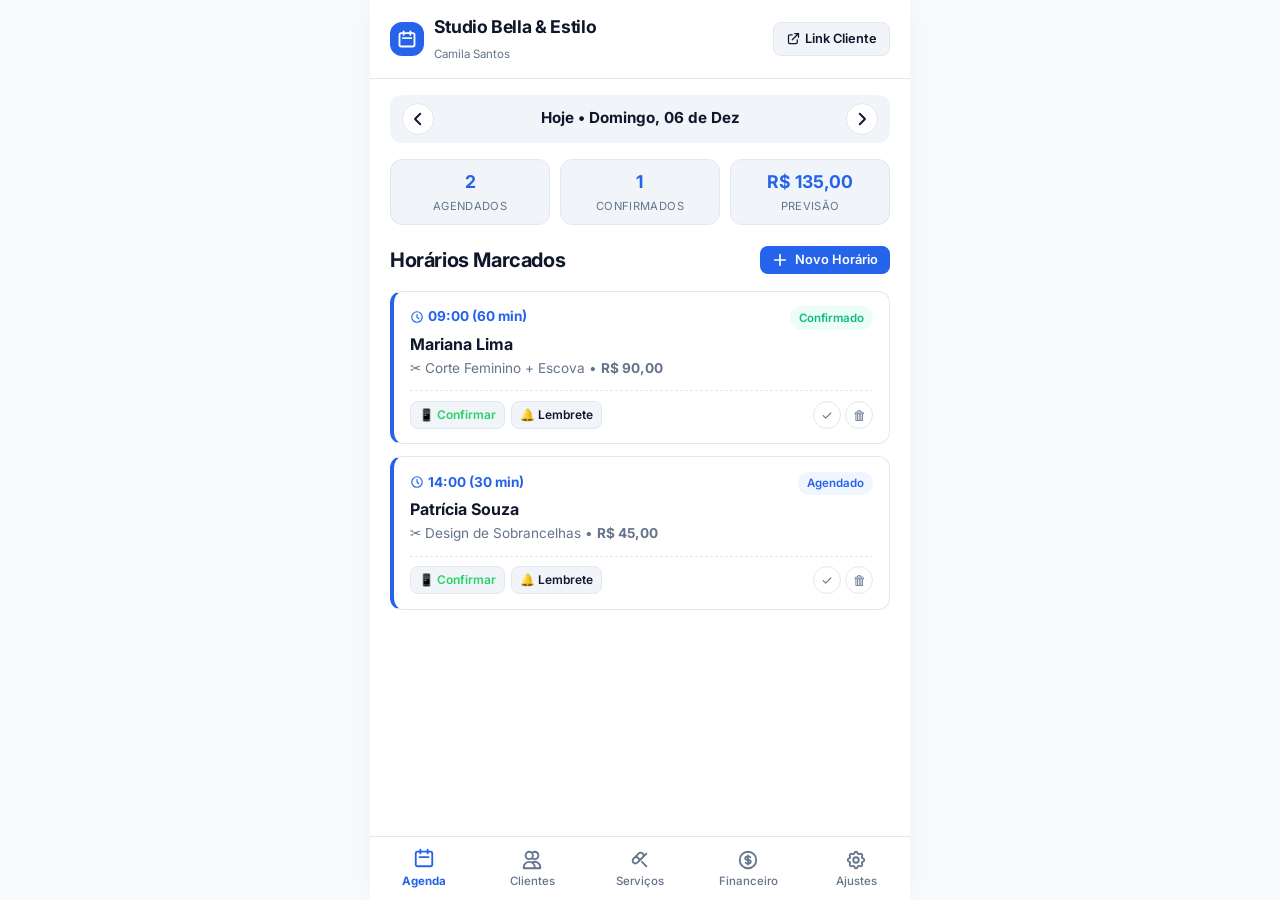
==== index.html @ ed7cf6ce "feat: initial commit - Aplicativo de agendamento e gerenciamento com painel e visão do cliente" ====
<!DOCTYPE html>
<html lang="pt-BR">
<head>
  <meta charset="UTF-8">
  <meta name="viewport" content="width=device-width, initial-scale=1.0, maximum-scale=1.0, user-scalable=no">
  <title>Minha Agenda Profissional</title>
  <meta name="description" content="Gestão completa de agendamentos, clientes e financeiro para profissionais autônomos.">
  <link rel="manifest" href="manifest.json">
  <link rel="preconnect" href="https://fonts.googleapis.com">
  <link rel="preconnect" href="https://fonts.gstatic.com" crossorigin>
  <link href="https://fonts.googleapis.com/css2?family=Inter:wght@400;500;600;700;800&display=swap" rel="stylesheet">
  <link rel="stylesheet" href="style.css">
</head>
<body>

  <div id="app-container">
    
    <!-- Top Header -->
    <header class="app-header">
      <div class="header-brand">
        <div class="brand-icon">
          <svg width="20" height="20" fill="none" viewBox="0 0 24 24" stroke="currentColor">
            <path stroke-linecap="round" stroke-linejoin="round" stroke-width="2.2" d="M8 7V3m8 4V3m-9 8h10M5 21h14a2 2 0 002-2V7a2 2 0 00-2-2H5a2 2 0 00-2 2v12a2 2 0 002 2z" />
          </svg>
        </div>
        <div>
          <h1 class="brand-title" id="header-business-name">Minha Agenda</h1>
          <span style="font-size: 0.72rem; color: var(--text-muted);" id="header-owner-name">Painel Profissional</span>
        </div>
      </div>
      <div class="header-actions">
        <a href="cliente.html" target="_blank" class="btn btn-sm btn-secondary" title="Ver página do cliente" style="text-decoration:none; display:inline-flex; align-items:center; gap:4px;">
          <svg width="15" height="15" fill="none" viewBox="0 0 24 24" stroke="currentColor">
            <path stroke-linecap="round" stroke-linejoin="round" stroke-width="2" d="M10 6H6a2 2 0 00-2 2v10a2 2 0 002 2h10a2 2 0 002-2v-4M14 4h6m0 0v6m0-6L10 14" />
          </svg>
          Link Cliente
        </a>
      </div>
    </header>

    <!-- Main Content Tabs -->
    <main class="app-content">

      <!-- ================= TAB 1: AGENDA ================= -->
      <section id="tab-agenda" class="tab-section active">
        
        <!-- Date Selector -->
        <div class="date-selector-bar">
          <button class="date-nav-btn" id="btn-prev-day" title="Dia anterior">
            <svg width="18" height="18" fill="none" viewBox="0 0 24 24" stroke="currentColor"><path stroke-linecap="round" stroke-linejoin="round" stroke-width="2.5" d="M15 19l-7-7 7-7" /></svg>
          </button>
          <div class="current-date-label" id="lbl-current-date">Hoje, 15 de Agosto</div>
          <button class="date-nav-btn" id="btn-next-day" title="Próximo dia">
            <svg width="18" height="18" fill="none" viewBox="0 0 24 24" stroke="currentColor"><path stroke-linecap="round" stroke-linejoin="round" stroke-width="2.5" d="M9 5l7 7-7 7" /></svg>
          </button>
        </div>

        <!-- Mini Stats -->
        <div class="summary-chips">
          <div class="summary-chip">
            <div class="summary-chip-val" id="stat-day-total">0</div>
            <div class="summary-chip-lbl">Agendados</div>
          </div>
          <div class="summary-chip">
            <div class="summary-chip-val" id="stat-day-confirmed">0</div>
            <div class="summary-chip-lbl">Confirmados</div>
          </div>
          <div class="summary-chip">
            <div class="summary-chip-val" id="stat-day-rev">R$ 0</div>
            <div class="summary-chip-lbl">Previsão</div>
          </div>
        </div>

        <!-- Section Title & Quick Add -->
        <div class="section-header">
          <div>
            <h2 class="section-title">Horários Marcados</h2>
          </div>
          <button class="btn btn-sm btn-primary" id="btn-open-new-app">
            <svg width="16" height="16" fill="none" viewBox="0 0 24 24" stroke="currentColor"><path stroke-linecap="round" stroke-linejoin="round" stroke-width="2.5" d="M12 4v16m8-8H4"/></svg>
            Novo Horário
          </button>
        </div>

        <!-- Appointments List -->
        <div id="appointments-container">
          <!-- Rendered via JS -->
        </div>

      </section>

      <!-- ================= TAB 2: CLIENTES ================= -->
      <section id="tab-clientes" class="tab-section">
        <div class="section-header">
          <div>
            <h2 class="section-title">Clientes</h2>
            <div class="section-subtitle">Histórico e dados de contato</div>
          </div>
          <button class="btn btn-sm btn-primary" id="btn-open-new-client">
            <svg width="16" height="16" fill="none" viewBox="0 0 24 24" stroke="currentColor"><path stroke-linecap="round" stroke-linejoin="round" stroke-width="2.5" d="M12 4v16m8-8H4"/></svg>
            Adicionar
          </button>
        </div>

        <div class="form-group">
          <input type="text" id="input-search-clients" class="form-input" placeholder="🔍 Buscar cliente por nome ou WhatsApp...">
        </div>

        <div id="clients-list-container">
          <!-- Rendered via JS -->
        </div>
      </section>

      <!-- ================= TAB 3: SERVIÇOS & HORÁRIOS ================= -->
      <section id="tab-servicos" class="tab-section">
        <div class="section-header">
          <div>
            <h2 class="section-title">Catálogo de Serviços</h2>
            <div class="section-subtitle">Defina preços e durações</div>
          </div>
          <button class="btn btn-sm btn-primary" id="btn-open-new-service">
            <svg width="16" height="16" fill="none" viewBox="0 0 24 24" stroke="currentColor"><path stroke-linecap="round" stroke-linejoin="round" stroke-width="2.5" d="M12 4v16m8-8H4"/></svg>
            Novo Serviço
          </button>
        </div>

        <div id="services-list-container" style="margin-bottom: 1.5rem;">
          <!-- Rendered via JS -->
        </div>

        <div class="card">
          <h3 style="font-size: 1.05rem; font-weight: 700; margin-bottom: 0.75rem;">⏰ Regras de Horário de Atendimento</h3>
          <form id="form-work-hours">
            <div class="form-row">
              <div class="form-group">
                <label class="form-label">Início do Expediente</label>
                <input type="time" id="cfg-work-start" class="form-input" required>
              </div>
              <div class="form-group">
                <label class="form-label">Fim do Expediente</label>
                <input type="time" id="cfg-work-end" class="form-input" required>
              </div>
            </div>
            <div class="form-row">
              <div class="form-group">
                <label class="form-label">Início Almoço</label>
                <input type="time" id="cfg-lunch-start" class="form-input">
              </div>
              <div class="form-group">
                <label class="form-label">Fim Almoço</label>
                <input type="time" id="cfg-lunch-end" class="form-input">
              </div>
            </div>
            <button type="submit" class="btn btn-secondary btn-block btn-sm">Salvar Expediente</button>
          </form>
        </div>
      </section>

      <!-- ================= TAB 4: FINANCEIRO ================= -->
      <section id="tab-financeiro" class="tab-section">
        <div class="section-header">
          <div>
            <h2 class="section-title">Financeiro & Desempenho</h2>
            <div class="section-subtitle">Controle de faturamento e atendimentos</div>
          </div>
        </div>

        <div class="metric-grid">
          <div class="metric-card">
            <div class="title">Faturamento Hoje</div>
            <div class="value" id="fin-today-rev" style="color: var(--primary);">R$ 0,00</div>
          </div>
          <div class="metric-card">
            <div class="title">Faturamento Mês</div>
            <div class="value" id="fin-month-rev" style="color: var(--success);">R$ 0,00</div>
          </div>
          <div class="metric-card">
            <div class="title">Atendimentos no Mês</div>
            <div class="value" id="fin-month-count">0</div>
          </div>
          <div class="metric-card">
            <div class="title">Ticket Médio</div>
            <div class="value" id="fin-ticket-avg">R$ 0,00</div>
          </div>
        </div>

        <div class="card">
          <h3 style="font-size: 1rem; font-weight: 700; margin-bottom: 0.75rem;">Serviços Mais Realizados</h3>
          <div id="fin-top-services">
            <!-- Rendered via JS -->
          </div>
        </div>
      </section>

      <!-- ================= TAB 5: AJUSTES & BACKUP ================= -->
      <section id="tab-ajustes" class="tab-section">
        <div class="section-header">
          <div>
            <h2 class="section-title">Configurações & Backup</h2>
            <div class="section-subtitle">Perfil e dados locais</div>
          </div>
        </div>

        <div class="card">
          <h3 style="font-size: 1rem; font-weight: 700; margin-bottom: 0.75rem;">Perfil Profissional</h3>
          <form id="form-business-settings">
            <div class="form-group">
              <label class="form-label">Nome do Estabelecimento / Profissional</label>
              <input type="text" id="cfg-business-name" class="form-input" required>
            </div>
            <div class="form-group">
              <label class="form-label">WhatsApp para Notificações</label>
              <input type="tel" id="cfg-phone" class="form-input" placeholder="Ex: 11999998888" required>
            </div>
            <div class="form-group">
              <label class="form-label">Segmento / Especialidade</label>
              <input type="text" id="cfg-category" class="form-input">
            </div>
            <button type="submit" class="btn btn-primary btn-block">Salvar Perfil</button>
          </form>
        </div>

        <div class="card">
          <h3 style="font-size: 1rem; font-weight: 700; margin-bottom: 0.5rem;">💾 Armazenamento Local-First</h3>
          <p style="font-size: 0.82rem; color: var(--text-muted); margin-bottom: 1rem;">
            Seus dados estão salvos 100% no seu dispositivo. Você pode exportar o backup a qualquer momento para migrar para outro aparelho ou nuvem.
          </p>
          <div style="display: flex; gap: 0.5rem;">
            <button class="btn btn-secondary btn-sm" id="btn-export-backup" style="flex: 1;">Exportar Backup JSON</button>
            <button class="btn btn-secondary btn-sm" id="btn-import-backup-trigger" style="flex: 1;">Importar Dados</button>
          </div>
          <input type="file" id="input-backup-file" style="display:none;" accept=".json">
        </div>
      </section>

    </main>

    <!-- Bottom Navigation Bar -->
    <nav class="bottom-nav">
      <button class="nav-item active" data-tab="tab-agenda">
        <svg fill="none" viewBox="0 0 24 24" stroke="currentColor"><path stroke-linecap="round" stroke-linejoin="round" d="M8 7V3m8 4V3m-9 8h10M5 21h14a2 2 0 002-2V7a2 2 0 00-2-2H5a2 2 0 00-2 2v12a2 2 0 002 2z"/></svg>
        <span>Agenda</span>
      </button>
      <button class="nav-item" data-tab="tab-clientes">
        <svg fill="none" viewBox="0 0 24 24" stroke="currentColor"><path stroke-linecap="round" stroke-linejoin="round" d="M12 4.354a4 4 0 110 5.292M15 21H3v-1a6 6 0 0112 0v1zm0 0h6v-1a6 6 0 00-9-5.197M13 7a4 4 0 11-8 0 4 4 0 018 0z"/></svg>
        <span>Clientes</span>
      </button>
      <button class="nav-item" data-tab="tab-servicos">
        <svg fill="none" viewBox="0 0 24 24" stroke="currentColor"><path stroke-linecap="round" stroke-linejoin="round" d="M14.121 14.121L19 19m-7-7l7-7m-7 7l-2.879 2.879a3 3 0 11-4.242-4.242L7.757 7.757m0 0l2.879-2.879a3 3 0 114.242 4.242L12 12z"/></svg>
        <span>Serviços</span>
      </button>
      <button class="nav-item" data-tab="tab-financeiro">
        <svg fill="none" viewBox="0 0 24 24" stroke="currentColor"><path stroke-linecap="round" stroke-linejoin="round" d="M12 8c-1.657 0-3 .895-3 2s1.343 2 3 2 3 .895 3 2-1.343 2-3 2m0-8c1.11 0 2.08.402 2.599 1M12 8V7m0 1v8m0 0v1m0-1c-1.11 0-2.08-.402-2.599-1M21 12a9 9 0 11-18 0 9 9 0 0118 0z"/></svg>
        <span>Financeiro</span>
      </button>
      <button class="nav-item" data-tab="tab-ajustes">
        <svg fill="none" viewBox="0 0 24 24" stroke="currentColor"><path stroke-linecap="round" stroke-linejoin="round" d="M10.325 4.317c.426-1.756 2.924-1.756 3.35 0a1.724 1.724 0 002.573 1.066c1.543-.94 3.31.826 2.37 2.37a1.724 1.724 0 001.065 2.572c1.756.426 1.756 2.924 0 3.35a1.724 1.724 0 00-1.066 2.573c.94 1.543-.826 3.31-2.37 2.37a1.724 1.724 0 00-2.572 1.065c-.426 1.756-2.924 1.756-3.35 0a1.724 1.724 0 00-2.573-1.066c-1.543.94-3.31-.826-2.37-2.37a1.724 1.724 0 00-1.065-2.572c-1.756-.426-1.756-2.924 0-3.35a1.724 1.724 0 001.066-2.573c-.94-1.543.826-3.31 2.37-2.37.996.608 2.296.07 2.572-1.065z"/><path stroke-linecap="round" stroke-linejoin="round" d="M15 12a3 3 0 11-6 0 3 3 0 016 0z"/></svg>
        <span>Ajustes</span>
      </button>
    </nav>

  </div>

  <!-- ================= MODAL: NOVO AGENDAMENTO ================= -->
  <div class="modal-overlay" id="modal-appointment">
    <div class="modal-sheet">
      <div class="modal-header">
        <h3 class="modal-title" id="modal-app-title">Novo Agendamento</h3>
        <button class="icon-btn close-modal" data-modal="modal-appointment">✕</button>
      </div>
      <form id="form-appointment">
        <input type="hidden" id="app-id">
        <div class="form-group">
          <label class="form-label">Cliente</label>
          <div style="display:flex; gap:0.5rem;">
            <select id="app-client-select" class="form-select" style="flex:1;" required>
              <!-- Populated via JS -->
            </select>
            <button type="button" class="btn btn-secondary btn-sm" id="btn-quick-new-client">+ Novo</button>
          </div>
        </div>
        <div class="form-group">
          <label class="form-label">Serviço</label>
          <select id="app-service-select" class="form-select" required>
            <!-- Populated via JS -->
          </select>
        </div>
        <div class="form-row">
          <div class="form-group">
            <label class="form-label">Data</label>
            <input type="date" id="app-date" class="form-input" required>
          </div>
          <div class="form-group">
            <label class="form-label">Horário</label>
            <input type="time" id="app-time" class="form-input" required>
          </div>
        </div>
        <div class="form-group">
          <label class="form-label">Status do Agendamento</label>
          <select id="app-status" class="form-select">
            <option value="agendado">Agendado (Aguardando)</option>
            <option value="confirmado">Confirmado</option>
            <option value="concluido">Concluído (Realizado)</option>
            <option value="cancelado">Cancelado</option>
          </select>
        </div>
        <div class="form-group">
          <label class="form-label">Observações (opcional)</label>
          <input type="text" id="app-notes" class="form-input" placeholder="Ex: Trazer referência de corte">
        </div>
        <button type="submit" class="btn btn-primary btn-block" style="margin-top: 0.5rem;">Salvar Agendamento</button>
      </form>
    </div>
  </div>

  <!-- ================= MODAL: NOVO CLIENTE ================= -->
  <div class="modal-overlay" id="modal-client">
    <div class="modal-sheet">
      <div class="modal-header">
        <h3 class="modal-title" id="modal-client-title">Novo Cliente</h3>
        <button class="icon-btn close-modal" data-modal="modal-client">✕</button>
      </div>
      <form id="form-client">
        <input type="hidden" id="cli-id">
        <div class="form-group">
          <label class="form-label">Nome Completo</label>
          <input type="text" id="cli-name" class="form-input" placeholder="Nome do cliente" required>
        </div>
        <div class="form-group">
          <label class="form-label">WhatsApp / Telefone</label>
          <input type="tel" id="cli-phone" class="form-input" placeholder="Ex: 11988887777" required>
        </div>
        <div class="form-group">
          <label class="form-label">Observações / Ficha</label>
          <textarea id="cli-notes" class="form-textarea" rows="2" placeholder="Preferências, alergias, restrições..."></textarea>
        </div>
        <button type="submit" class="btn btn-primary btn-block">Salvar Cliente</button>
      </form>
    </div>
  </div>

  <!-- ================= MODAL: NOVO SERVIÇO ================= -->
  <div class="modal-overlay" id="modal-service">
    <div class="modal-sheet">
      <div class="modal-header">
        <h3 class="modal-title" id="modal-service-title">Novo Serviço</h3>
        <button class="icon-btn close-modal" data-modal="modal-service">✕</button>
      </div>
      <form id="form-service">
        <input type="hidden" id="srv-id">
        <div class="form-group">
          <label class="form-label">Nome do Serviço</label>
          <input type="text" id="srv-name" class="form-input" placeholder="Ex: Escova Modelada" required>
        </div>
        <div class="form-row">
          <div class="form-group">
            <label class="form-label">Preço (R$)</label>
            <input type="number" id="srv-price" step="0.01" class="form-input" placeholder="80.00" required>
          </div>
          <div class="form-group">
            <label class="form-label">Duração (Minutos)</label>
            <select id="srv-duration" class="form-select">
              <option value="15">15 min</option>
              <option value="30">30 min</option>
              <option value="45">45 min</option>
              <option value="60" selected>1 hora (60 min)</option>
              <option value="90">1h30 (90 min)</option>
              <option value="120">2 horas (120 min)</option>
            </select>
          </div>
        </div>
        <button type="submit" class="btn btn-primary btn-block">Salvar Serviço</button>
      </form>
    </div>
  </div>

  <!-- Toast Feedback -->
  <div class="toast-msg" id="toast-msg">Operação realizada com sucesso!</div>

  <script src="app.js"></script>
  <script>
    // ================= INTERFACE CONTROLLER =================
    let selectedDate = getTodayDateString();

    function showToast(msg) {
      const toast = document.getElementById('toast-msg');
      toast.textContent = msg;
      toast.style.display = 'block';
      setTimeout(() => { toast.style.display = 'none'; }, 2400);
    }

    // Modal Control
    function openModal(id) {
      document.getElementById(id).classList.add('open');
    }
    function closeModal(id) {
      document.getElementById(id).classList.remove('open');
    }

    document.querySelectorAll('.close-modal').forEach(btn => {
      btn.addEventListener('click', () => {
        closeModal(btn.getAttribute('data-modal'));
      });
    });

    // Navigation Tabs
    const navItems = document.querySelectorAll('.nav-item');
    const tabSections = document.querySelectorAll('.tab-section');

    navItems.forEach(item => {
      item.addEventListener('click', () => {
        const targetTab = item.getAttribute('data-tab');
        navItems.forEach(n => n.classList.remove('active'));
        tabSections.forEach(t => t.classList.remove('active'));
        item.classList.add('active');
        document.getElementById(targetTab).classList.add('active');

        if (targetTab === 'tab-agenda') renderAgenda();
        if (targetTab === 'tab-clientes') renderClients();
        if (targetTab === 'tab-servicos') renderServices();
        if (targetTab === 'tab-financeiro') renderFinancials();
        if (targetTab === 'tab-ajustes') loadSettings();
      });
    });

    // Date Navigation
    function changeDay(delta) {
      const d = new Date(selectedDate + 'T00:00:00');
      d.setDate(d.getDate() + delta);
      selectedDate = d.toISOString().split('T')[0];
      updateDateLabel();
      renderAgenda();
    }

    function updateDateLabel() {
      const today = getTodayDateString();
      const parts = selectedDate.split('-');
      const d = new Date(selectedDate + 'T00:00:00');
      const dayNames = ['Domingo', 'Segunda', 'Terça', 'Quarta', 'Quinta', 'Sexta', 'Sábado'];
      const monthNames = ['Jan', 'Fev', 'Mar', 'Abr', 'Mai', 'Jun', 'Jul', 'Ago', 'Set', 'Out', 'Nov', 'Dez'];
      
      const dayName = dayNames[d.getDay()];
      const dayNum = parts[2];
      const monthName = monthNames[parseInt(parts[1]) - 1];

      let label = `${dayName}, ${dayNum} de ${monthName}`;
      if (selectedDate === today) label = `Hoje • ${label}`;
      document.getElementById('lbl-current-date').textContent = label;
    }

    document.getElementById('btn-prev-day').addEventListener('click', () => changeDay(-1));
    document.getElementById('btn-next-day').addEventListener('click', () => changeDay(1));

    // ================= RENDER AGENDA =================
    function renderAgenda() {
      const appointments = AppStore.getAppointments().filter(a => a.date === selectedDate);
      // Ordena por horário
      appointments.sort((a, b) => a.time.localeCompare(b.time));

      // Stats
      const confirmedCount = appointments.filter(a => a.status === 'confirmado' || a.status === 'concluido').length;
      const totalRev = appointments
        .filter(a => a.status !== 'cancelado')
        .reduce((sum, a) => sum + Number(a.price || 0), 0);

      document.getElementById('stat-day-total').textContent = appointments.length;
      document.getElementById('stat-day-confirmed').textContent = confirmedCount;
      document.getElementById('stat-day-rev').textContent = TimeUtils.formatCurrency(totalRev);

      const container = document.getElementById('appointments-container');
      if (appointments.length === 0) {
        container.innerHTML = `
          <div class="empty-state">
            <svg fill="none" viewBox="0 0 24 24" stroke="currentColor"><path stroke-linecap="round" stroke-linejoin="round" stroke-width="1.5" d="M8 7V3m8 4V3m-9 8h10M5 21h14a2 2 0 002-2V7a2 2 0 00-2-2H5a2 2 0 00-2 2v12a2 2 0 002 2z"/></svg>
            <p>Nenhum horário marcado para este dia.</p>
          </div>
        `;
        return;
      }

      container.innerHTML = appointments.map(app => {
        const confirmUrl = WhatsAppService.createWhatsAppLink(app.clientPhone, WhatsAppService.getConfirmationMsg(app));
        const reminderUrl = WhatsAppService.createWhatsAppLink(app.clientPhone, WhatsAppService.getReminderMsg(app));

        return `
          <div class="appointment-item status-${app.status}">
            <div style="display:flex; justify-content:space-between; align-items:flex-start;">
              <div class="app-time-badge">
                <svg width="14" height="14" fill="none" viewBox="0 0 24 24" stroke="currentColor"><path stroke-linecap="round" stroke-linejoin="round" stroke-width="2" d="M12 8v4l3 3m6-3a9 9 0 11-18 0 9 9 0 0118 0z"/></svg>
                ${app.time} (${app.duration} min)
              </div>
              <span class="status-pill ${app.status}">${app.status}</span>
            </div>
            
            <div class="app-client-name">${app.clientName}</div>
            <div class="app-service-info">
              <span>✂️ ${app.serviceName}</span> • <strong>${TimeUtils.formatCurrency(app.price)}</strong>
              ${app.notes ? `<div style="font-size:0.78rem; color:var(--text-light); margin-top:2px;">Obs: ${app.notes}</div>` : ''}
            </div>

            <div class="app-footer">
              <div class="app-actions">
                <a href="${confirmUrl}" target="_blank" class="btn btn-sm btn-secondary" title="Enviar Confirmação WhatsApp" style="color:#25d366; text-decoration:none; font-size:0.75rem; padding:0.25rem 0.5rem;">
                  📱 Confirmar
                </a>
                <a href="${reminderUrl}" target="_blank" class="btn btn-sm btn-secondary" title="Enviar Lembrete WhatsApp" style="text-decoration:none; font-size:0.75rem; padding:0.25rem 0.5rem;">
                  🔔 Lembrete
                </a>
              </div>
              <div style="display:flex; gap:4px;">
                <button class="icon-btn" style="width:28px; height:28px;" onclick="cycleStatus('${app.id}')" title="Alterar status">
                  ✓
                </button>
                <button class="icon-btn" style="width:28px; height:28px;" onclick="deleteAppointment('${app.id}')" title="Excluir">
                  🗑
                </button>
              </div>
            </div>
          </div>
        `;
      }).join('');
    }

    window.cycleStatus = function(appId) {
      const apps = AppStore.getAppointments();
      const idx = apps.findIndex(a => a.id === appId);
      if (idx !== -1) {
        const statuses = ['agendado', 'confirmado', 'concluido', 'cancelado'];
        const next = statuses[(statuses.indexOf(apps[idx].status) + 1) % statuses.length];
        apps[idx].status = next;
        AppStore.saveAppointments(apps);
        renderAgenda();
        showToast(`Status atualizado para: ${next}`);
      }
    };

    window.deleteAppointment = function(appId) {
      if (confirm('Deseja excluir este agendamento?')) {
        const apps = AppStore.getAppointments().filter(a => a.id !== appId);
        AppStore.saveAppointments(apps);
        renderAgenda();
        showToast('Agendamento excluído');
      }
    };

    // ================= RENDER CLIENTES =================
    function renderClients(query = '') {
      const clients = AppStore.getClients();
      const apps = AppStore.getAppointments();
      const container = document.getElementById('clients-list-container');

      const filtered = clients.filter(c => 
        c.name.toLowerCase().includes(query.toLowerCase()) || 
        c.phone.includes(query)
      );

      if (filtered.length === 0) {
        container.innerHTML = `<div class="empty-state"><p>Nenhum cliente encontrado.</p></div>`;
        return;
      }

      container.innerHTML = filtered.map(c => {
        const clientApps = apps.filter(a => a.clientId === c.id || a.clientName === c.name);
        const totalSpent = clientApps.filter(a => a.status === 'concluido').reduce((sum, a) => sum + Number(a.price || 0), 0);

        return `
          <div class="card" style="margin-bottom:0.75rem;">
            <div style="display:flex; justify-content:space-between; align-items:flex-start;">
              <div>
                <strong style="font-size:1rem;">${c.name}</strong>
                <div style="font-size:0.85rem; color:var(--text-muted);">📱 ${c.phone}</div>
                ${c.notes ? `<div style="font-size:0.8rem; color:var(--text-light); margin-top:3px;">📝 ${c.notes}</div>` : ''}
              </div>
              <div style="text-align:right;">
                <div style="font-size:0.75rem; color:var(--text-muted);">Total Gasto</div>
                <strong style="color:var(--success); font-size:0.9rem;">${TimeUtils.formatCurrency(totalSpent)}</strong>
              </div>
            </div>
            <div style="margin-top:0.75rem; padding-top:0.5rem; border-top:1px solid var(--border-color); display:flex; justify-content:space-between; align-items:center;">
              <span style="font-size:0.75rem; color:var(--text-muted);">${clientApps.length} agendamento(s)</span>
              <a href="https://api.whatsapp.com/send?phone=55${c.phone.replace(/\D/g,'')}" target="_blank" class="btn btn-sm btn-secondary" style="font-size:0.75rem; padding:0.25rem 0.6rem;">
                Chamar WhatsApp
              </a>
            </div>
          </div>
        `;
      }).join('');
    }

    document.getElementById('input-search-clients').addEventListener('input', (e) => {
      renderClients(e.target.value);
    });

    // ================= RENDER SERVIÇOS =================
    function renderServices() {
      const services = AppStore.getServices();
      const container = document.getElementById('services-list-container');
      
      container.innerHTML = services.map(s => `
        <div class="card" style="margin-bottom:0.6rem; padding:0.85rem; display:flex; justify-content:space-between; align-items:center;">
          <div>
            <strong style="font-size:0.95rem;">${s.name}</strong>
            <div style="font-size:0.8rem; color:var(--text-muted);">⏱ ${s.duration} min • <span style="color:var(--primary); font-weight:700;">${TimeUtils.formatCurrency(s.price)}</span></div>
          </div>
          <button class="icon-btn" style="width:30px; height:30px;" onclick="deleteService('${s.id}')" title="Excluir Serviço">🗑</button>
        </div>
      `).join('');
    }

    window.deleteService = function(srvId) {
      if (confirm('Deseja excluir este serviço?')) {
        const srvs = AppStore.getServices().filter(s => s.id !== srvId);
        AppStore.saveServices(srvs);
        renderServices();
        showToast('Serviço excluído');
      }
    };

    // ================= RENDER FINANCEIRO =================
    function renderFinancials() {
      const apps = AppStore.getAppointments();
      const today = getTodayDateString();
      const currentMonth = today.slice(0, 7);

      const todayApps = apps.filter(a => a.date === today && a.status !== 'cancelado');
      const todayRev = todayApps.reduce((sum, a) => sum + Number(a.price || 0), 0);

      const monthApps = apps.filter(a => a.date.startsWith(currentMonth) && a.status !== 'cancelado');
      const monthRev = monthApps.reduce((sum, a) => sum + Number(a.price || 0), 0);
      const ticketAvg = monthApps.length > 0 ? (monthRev / monthApps.length) : 0;

      document.getElementById('fin-today-rev').textContent = TimeUtils.formatCurrency(todayRev);
      document.getElementById('fin-month-rev').textContent = TimeUtils.formatCurrency(monthRev);
      document.getElementById('fin-month-count').textContent = monthApps.length;
      document.getElementById('fin-ticket-avg').textContent = TimeUtils.formatCurrency(ticketAvg);

      // Top Serviços
      const serviceCounts = {};
      monthApps.forEach(a => {
        serviceCounts[a.serviceName] = (serviceCounts[a.serviceName] || 0) + 1;
      });

      const topContainer = document.getElementById('fin-top-services');
      const entries = Object.entries(serviceCounts).sort((a, b) => b[1] - a[1]);

      if (entries.length === 0) {
        topContainer.innerHTML = '<div style="font-size:0.85rem; color:var(--text-muted);">Nenhum atendimento registrado neste mês.</div>';
      } else {
        topContainer.innerHTML = entries.map(([name, count]) => `
          <div style="display:flex; justify-content:space-between; font-size:0.85rem; padding:0.35rem 0; border-bottom:1px solid var(--border-color);">
            <span>${name}</span>
            <strong>${count}x</strong>
          </div>
        `).join('');
      }
    }

    // ================= CONFIGURAÇÕES & SYNC =================
    function loadSettings() {
      const s = AppStore.getSettings();
      document.getElementById('header-business-name').textContent = s.businessName;
      document.getElementById('header-owner-name').textContent = s.ownerName || s.category;
      
      document.getElementById('cfg-business-name').value = s.businessName || '';
      document.getElementById('cfg-phone').value = s.phone || '';
      document.getElementById('cfg-category').value = s.category || '';
      
      document.getElementById('cfg-work-start').value = s.workStart || '08:00';
      document.getElementById('cfg-work-end').value = s.workEnd || '19:00';
      document.getElementById('cfg-lunch-start').value = s.lunchStart || '12:00';
      document.getElementById('cfg-lunch-end').value = s.lunchEnd || '13:00';
    }

    document.getElementById('form-business-settings').addEventListener('submit', (e) => {
      e.preventDefault();
      const s = AppStore.getSettings();
      s.businessName = document.getElementById('cfg-business-name').value;
      s.phone = document.getElementById('cfg-phone').value;
      s.category = document.getElementById('cfg-category').value;
      AppStore.saveSettings(s);
      loadSettings();
      showToast('Perfil atualizado com sucesso!');
    });

    document.getElementById('form-work-hours').addEventListener('submit', (e) => {
      e.preventDefault();
      const s = AppStore.getSettings();
      s.workStart = document.getElementById('cfg-work-start').value;
      s.workEnd = document.getElementById('cfg-work-end').value;
      s.lunchStart = document.getElementById('cfg-lunch-start').value;
      s.lunchEnd = document.getElementById('cfg-lunch-end').value;
      AppStore.saveSettings(s);
      showToast('Horários de expediente salvos!');
    });

    // Backup Export / Import
    document.getElementById('btn-export-backup').addEventListener('click', () => {
      const dataStr = "data:text/json;charset=utf-8," + encodeURIComponent(AppStore.exportFullBackup());
      const downloadAnchor = document.createElement('a');
      downloadAnchor.setAttribute("href", dataStr);
      downloadAnchor.setAttribute("download", `minha_agenda_backup_${getTodayDateString()}.json`);
      document.body.appendChild(downloadAnchor);
      downloadAnchor.click();
      downloadAnchor.remove();
      showToast('Backup exportado com sucesso!');
    });

    document.getElementById('btn-import-backup-trigger').addEventListener('click', () => {
      document.getElementById('input-backup-file').click();
    });

    document.getElementById('input-backup-file').addEventListener('change', (e) => {
      const file = e.target.files[0];
      if (!file) return;
      const reader = new FileReader();
      reader.onload = (event) => {
        const success = AppStore.importFullBackup(event.target.result);
        if (success) {
          showToast('Dados restaurados com sucesso!');
          loadSettings();
          renderAgenda();
        } else {
          alert('Arquivo de backup inválido.');
        }
      };
      reader.readAsText(file);
    });

    // ================= MODAL HANDLERS (NOVO AGENDAMENTO / CLIENTE / SERVIÇO) =================
    document.getElementById('btn-open-new-app').addEventListener('click', () => {
      populateAppDropdowns();
      document.getElementById('app-date').value = selectedDate;
      document.getElementById('app-time').value = '10:00';
      openModal('modal-appointment');
    });

    function populateAppDropdowns() {
      const clients = AppStore.getClients();
      const services = AppStore.getServices();
      
      const clientSelect = document.getElementById('app-client-select');
      clientSelect.innerHTML = clients.map(c => `<option value="${c.id}">${c.name} (${c.phone})</option>`).join('');

      const serviceSelect = document.getElementById('app-service-select');
      serviceSelect.innerHTML = services.map(s => `<option value="${s.id}">${s.name} - ${TimeUtils.formatCurrency(s.price)} (${s.duration} min)</option>`).join('');
    }

    document.getElementById('form-appointment').addEventListener('submit', (e) => {
      e.preventDefault();
      const clients = AppStore.getClients();
      const services = AppStore.getServices();

      const clientId = document.getElementById('app-client-select').value;
      const serviceId = document.getElementById('app-service-select').value;
      const client = clients.find(c => c.id === clientId);
      const service = services.find(s => s.id === serviceId);

      const newApp = {
        id: 'app_' + Date.now(),
        date: document.getElementById('app-date').value,
        time: document.getElementById('app-time').value,
        duration: service ? service.duration : 30,
        clientId: client.id,
        clientName: client.name,
        clientPhone: client.phone,
        serviceId: service.id,
        serviceName: service.name,
        price: service.price,
        status: document.getElementById('app-status').value,
        notes: document.getElementById('app-notes').value
      };

      const apps = AppStore.getAppointments();
      apps.push(newApp);
      AppStore.saveAppointments(apps);

      closeModal('modal-appointment');
      renderAgenda();
      showToast('Agendamento salvo com sucesso!');
    });

    // Novo Cliente
    document.getElementById('btn-open-new-client').addEventListener('click', () => {
      document.getElementById('form-client').reset();
      openModal('modal-client');
    });
    document.getElementById('btn-quick-new-client').addEventListener('click', () => {
      document.getElementById('form-client').reset();
      openModal('modal-client');
    });

    document.getElementById('form-client').addEventListener('submit', (e) => {
      e.preventDefault();
      const newCli = {
        id: 'cli_' + Date.now(),
        name: document.getElementById('cli-name').value,
        phone: document.getElementById('cli-phone').value,
        notes: document.getElementById('cli-notes').value
      };
      const clients = AppStore.getClients();
      clients.push(newCli);
      AppStore.saveClients(clients);
      closeModal('modal-client');
      renderClients();
      populateAppDropdowns();
      showToast('Cliente cadastrado!');
    });

    // Novo Serviço
    document.getElementById('btn-open-new-service').addEventListener('click', () => {
      document.getElementById('form-service').reset();
      openModal('modal-service');
    });

    document.getElementById('form-service').addEventListener('submit', (e) => {
      e.preventDefault();
      const newSrv = {
        id: 'srv_' + Date.now(),
        name: document.getElementById('srv-name').value,
        price: parseFloat(document.getElementById('srv-price').value),
        duration: parseInt(document.getElementById('srv-duration').value),
        color: '#2563eb'
      };
      const services = AppStore.getServices();
      services.push(newSrv);
      AppStore.saveServices(services);
      closeModal('modal-service');
      renderServices();
      showToast('Serviço adicionado!');
    });

    // Initial Boot
    loadSettings();
    updateDateLabel();
    renderAgenda();
  </script>
</body>
</html>
---- style.css ----
:root {
  --primary: #2563eb;
  --primary-hover: #1d4ed8;
  --primary-light: #eff6ff;
  --primary-glow: rgba(37, 99, 235, 0.15);
  
  --bg-main: #f8fafc;
  --bg-surface: #ffffff;
  --bg-surface-secondary: #f1f5f9;
  
  --text-main: #0f172a;
  --text-muted: #64748b;
  --text-light: #94a3b8;
  
  --border-color: #e2e8f0;
  --border-focus: #93c5fd;
  
  --success: #10b981;
  --success-bg: #ecfdf5;
  --warning: #f59e0b;
  --warning-bg: #fffbeb;
  --danger: #ef4444;
  --danger-bg: #fef2f2;
  --info: #0ea5e9;
  --info-bg: #f0f9ff;
  
  --radius-sm: 8px;
  --radius-md: 12px;
  --radius-lg: 18px;
  --radius-full: 9999px;
  
  --shadow-sm: 0 1px 2px 0 rgb(0 0 0 / 0.05);
  --shadow-md: 0 4px 6px -1px rgb(0 0 0 / 0.07), 0 2px 4px -2px rgb(0 0 0 / 0.05);
  --shadow-lg: 0 10px 15px -3px rgb(0 0 0 / 0.08), 0 4px 6px -4px rgb(0 0 0 / 0.04);
  
  --font-family: 'Inter', system-ui, -apple-system, BlinkMacSystemFont, 'Segoe UI', Roboto, sans-serif;
  --header-height: 60px;
  --bottom-nav-height: 64px;
}

* {
  margin: 0;
  padding: 0;
  box-sizing: border-box;
  font-family: var(--font-family);
  -webkit-tap-highlight-color: transparent;
}

body {
  background-color: var(--bg-main);
  color: var(--text-main);
  line-height: 1.5;
  display: flex;
  justify-content: center;
  min-height: 100vh;
  overflow-x: hidden;
}

#app-container {
  width: 100%;
  max-width: 540px;
  background-color: var(--bg-surface);
  min-height: 100vh;
  display: flex;
  flex-direction: column;
  position: relative;
  box-shadow: 0 0 25px rgba(0, 0, 0, 0.04);
}

/* Header */
.app-header {
  position: sticky;
  top: 0;
  z-index: 40;
  background-color: var(--bg-surface);
  border-bottom: 1px solid var(--border-color);
  padding: 0.85rem 1.25rem;
  display: flex;
  align-items: center;
  justify-content: space-between;
}

.header-brand {
  display: flex;
  align-items: center;
  gap: 0.6rem;
}

.brand-icon {
  width: 34px;
  height: 34px;
  border-radius: var(--radius-md);
  background: var(--primary);
  color: #fff;
  display: flex;
  align-items: center;
  justify-content: center;
  font-size: 1.1rem;
}

.brand-title {
  font-size: 1.1rem;
  font-weight: 700;
  color: var(--text-main);
  letter-spacing: -0.02em;
}

.header-actions {
  display: flex;
  gap: 0.5rem;
}

.icon-btn {
  background: transparent;
  border: 1px solid var(--border-color);
  width: 36px;
  height: 36px;
  border-radius: var(--radius-full);
  display: flex;
  align-items: center;
  justify-content: center;
  color: var(--text-muted);
  cursor: pointer;
  transition: all 0.15s ease;
}

.icon-btn:hover {
  background: var(--bg-surface-secondary);
  color: var(--text-main);
}

/* Main Content Area */
.app-content {
  flex: 1;
  padding: 1rem 1.25rem calc(var(--bottom-nav-height) + 1.5rem) 1.25rem;
  overflow-y: auto;
}

/* Bottom Navigation Bar */
.bottom-nav {
  position: fixed;
  bottom: 0;
  left: 50%;
  transform: translateX(-50%);
  width: 100%;
  max-width: 540px;
  height: var(--bottom-nav-height);
  background-color: var(--bg-surface);
  border-top: 1px solid var(--border-color);
  display: flex;
  justify-content: space-around;
  align-items: center;
  z-index: 50;
}

.nav-item {
  flex: 1;
  display: flex;
  flex-direction: column;
  align-items: center;
  justify-content: center;
  gap: 3px;
  background: none;
  border: none;
  color: var(--text-muted);
  font-size: 0.72rem;
  font-weight: 500;
  cursor: pointer;
  padding: 6px 0;
  transition: all 0.2s ease;
}

.nav-item svg {
  width: 22px;
  height: 22px;
  stroke-width: 2;
  transition: transform 0.15s ease;
}

.nav-item.active {
  color: var(--primary);
  font-weight: 700;
}

.nav-item.active svg {
  transform: translateY(-2px);
}

/* Tab Sections */
.tab-section {
  display: none;
  animation: fadeIn 0.2s ease-in-out;
}

.tab-section.active {
  display: block;
}

@keyframes fadeIn {
  from { opacity: 0; transform: translateY(4px); }
  to { opacity: 1; transform: translateY(0); }
}

/* Typography & General Components */
.section-header {
  display: flex;
  align-items: center;
  justify-content: space-between;
  margin-bottom: 1rem;
}

.section-title {
  font-size: 1.25rem;
  font-weight: 700;
  letter-spacing: -0.02em;
}

.section-subtitle {
  font-size: 0.85rem;
  color: var(--text-muted);
  margin-top: 2px;
}

/* Buttons */
.btn {
  display: inline-flex;
  align-items: center;
  justify-content: center;
  gap: 0.45rem;
  padding: 0.65rem 1.15rem;
  font-size: 0.9rem;
  font-weight: 600;
  border-radius: var(--radius-md);
  border: none;
  cursor: pointer;
  transition: all 0.15s ease;
  text-decoration: none;
}

.btn-primary {
  background-color: var(--primary);
  color: #fff;
}

.btn-primary:hover {
  background-color: var(--primary-hover);
}

.btn-secondary {
  background-color: var(--bg-surface-secondary);
  color: var(--text-main);
  border: 1px solid var(--border-color);
}

.btn-secondary:hover {
  background-color: #e2e8f0;
}

.btn-success {
  background-color: var(--success);
  color: #fff;
}

.btn-danger {
  background-color: var(--danger);
  color: #fff;
}

.btn-sm {
  padding: 0.4rem 0.75rem;
  font-size: 0.8rem;
  border-radius: var(--radius-sm);
}

.btn-block {
  width: 100%;
}

/* Cards */
.card {
  background: var(--bg-surface);
  border: 1px solid var(--border-color);
  border-radius: var(--radius-lg);
  padding: 1.1rem;
  margin-bottom: 1rem;
  box-shadow: var(--shadow-sm);
}

/* Date Navigator */
.date-selector-bar {
  display: flex;
  align-items: center;
  justify-content: space-between;
  background: var(--bg-surface-secondary);
  border-radius: var(--radius-md);
  padding: 0.5rem 0.75rem;
  margin-bottom: 1rem;
}

.current-date-label {
  font-weight: 700;
  font-size: 0.95rem;
  text-align: center;
}

.date-nav-btn {
  background: var(--bg-surface);
  border: 1px solid var(--border-color);
  width: 32px;
  height: 32px;
  border-radius: var(--radius-full);
  display: flex;
  align-items: center;
  justify-content: center;
  cursor: pointer;
  color: var(--text-main);
}

/* Quick Summary Bar */
.summary-chips {
  display: grid;
  grid-template-columns: repeat(3, 1fr);
  gap: 0.6rem;
  margin-bottom: 1.25rem;
}

.summary-chip {
  background: var(--bg-surface-secondary);
  border-radius: var(--radius-md);
  padding: 0.6rem;
  text-align: center;
  border: 1px solid var(--border-color);
}

.summary-chip-val {
  font-size: 1.1rem;
  font-weight: 700;
  color: var(--primary);
}

.summary-chip-lbl {
  font-size: 0.7rem;
  color: var(--text-muted);
  text-transform: uppercase;
  letter-spacing: 0.03em;
  margin-top: 2px;
}

/* Appointments List / Timeline */
.appointment-item {
  display: flex;
  flex-direction: column;
  background: var(--bg-surface);
  border: 1px solid var(--border-color);
  border-left: 4px solid var(--primary);
  border-radius: var(--radius-md);
  padding: 0.9rem 1rem;
  margin-bottom: 0.75rem;
  transition: transform 0.15s ease, box-shadow 0.15s ease;
  position: relative;
}

.appointment-item.status-confirmed {
  border-left-color: var(--success);
}
.appointment-item.status-completed {
  border-left-color: var(--text-muted);
  opacity: 0.85;
}
.appointment-item.status-canceled {
  border-left-color: var(--danger);
  opacity: 0.6;
}

.app-time-badge {
  font-size: 0.85rem;
  font-weight: 700;
  color: var(--primary);
  display: inline-flex;
  align-items: center;
  gap: 4px;
}

.app-client-name {
  font-size: 1rem;
  font-weight: 700;
  margin: 2px 0;
}

.app-service-info {
  font-size: 0.85rem;
  color: var(--text-muted);
}

.app-footer {
  display: flex;
  align-items: center;
  justify-content: space-between;
  margin-top: 0.75rem;
  padding-top: 0.6rem;
  border-top: 1px dashed var(--border-color);
}

.status-pill {
  font-size: 0.72rem;
  font-weight: 600;
  padding: 0.2rem 0.55rem;
  border-radius: var(--radius-full);
  text-transform: capitalize;
}

.status-pill.agendado {
  background: var(--primary-light);
  color: var(--primary);
}
.status-pill.confirmado {
  background: var(--success-bg);
  color: var(--success);
}
.status-pill.concluido {
  background: var(--bg-surface-secondary);
  color: var(--text-muted);
}
.status-pill.cancelado {
  background: var(--danger-bg);
  color: var(--danger);
}

.app-actions {
  display: flex;
  gap: 0.4rem;
}

/* Modals & Bottom Sheets */
.modal-overlay {
  position: fixed;
  inset: 0;
  background: rgba(15, 23, 42, 0.5);
  backdrop-filter: blur(2px);
  display: none;
  align-items: flex-end;
  justify-content: center;
  z-index: 100;
}

.modal-overlay.open {
  display: flex;
}

.modal-sheet {
  background: var(--bg-surface);
  width: 100%;
  max-width: 540px;
  max-height: 90vh;
  border-top-left-radius: var(--radius-lg);
  border-top-right-radius: var(--radius-lg);
  padding: 1.25rem 1.25rem 2rem 1.25rem;
  overflow-y: auto;
  animation: slideUp 0.25s cubic-bezier(0.16, 1, 0.3, 1);
}

@keyframes slideUp {
  from { transform: translateY(100%); }
  to { transform: translateY(0); }
}

.modal-header {
  display: flex;
  align-items: center;
  justify-content: space-between;
  margin-bottom: 1.25rem;
}

.modal-title {
  font-size: 1.15rem;
  font-weight: 700;
}

/* Form Styles */
.form-group {
  margin-bottom: 1rem;
}

.form-label {
  display: block;
  font-size: 0.82rem;
  font-weight: 600;
  margin-bottom: 0.35rem;
  color: var(--text-main);
}

.form-input, .form-select, .form-textarea {
  width: 100%;
  padding: 0.65rem 0.85rem;
  font-size: 0.95rem;
  border: 1px solid var(--border-color);
  border-radius: var(--radius-md);
  background: var(--bg-surface);
  color: var(--text-main);
  outline: none;
  transition: border-color 0.15s ease;
}

.form-input:focus, .form-select:focus, .form-textarea:focus {
  border-color: var(--primary);
  box-shadow: 0 0 0 3px var(--primary-glow);
}

.form-row {
  display: grid;
  grid-template-columns: 1fr 1fr;
  gap: 0.75rem;
}

/* Public Booking Page Styles (Client View) */
.booking-banner {
  background: linear-gradient(135deg, #2563eb, #1e40af);
  color: white;
  padding: 1.5rem 1.25rem;
  border-radius: 0 0 var(--radius-lg) var(--radius-lg);
  text-align: center;
  margin-bottom: 1.25rem;
}

.booking-profile-img {
  width: 64px;
  height: 64px;
  border-radius: var(--radius-full);
  background: white;
  color: var(--primary);
  display: flex;
  align-items: center;
  justify-content: center;
  font-size: 1.8rem;
  font-weight: 800;
  margin: 0 auto 0.75rem auto;
  box-shadow: var(--shadow-md);
}

.slot-grid {
  display: grid;
  grid-template-columns: repeat(4, 1fr);
  gap: 0.5rem;
  margin-top: 0.5rem;
}

.slot-btn {
  padding: 0.6rem 0.3rem;
  font-size: 0.85rem;
  font-weight: 600;
  border: 1px solid var(--border-color);
  background: var(--bg-surface);
  border-radius: var(--radius-md);
  cursor: pointer;
  text-align: center;
  transition: all 0.15s ease;
}

.slot-btn:hover:not(:disabled) {
  border-color: var(--primary);
  color: var(--primary);
}

.slot-btn.selected {
  background: var(--primary);
  color: white;
  border-color: var(--primary);
}

.slot-btn:disabled {
  background: var(--bg-surface-secondary);
  color: var(--text-light);
  cursor: not-allowed;
  text-decoration: line-through;
}

/* Financial Cards */
.metric-grid {
  display: grid;
  grid-template-columns: 1fr 1fr;
  gap: 0.75rem;
  margin-bottom: 1.25rem;
}

.metric-card {
  background: var(--bg-surface);
  border: 1px solid var(--border-color);
  border-radius: var(--radius-md);
  padding: 0.9rem;
}

.metric-card .title {
  font-size: 0.75rem;
  color: var(--text-muted);
  font-weight: 600;
  text-transform: uppercase;
}

.metric-card .value {
  font-size: 1.35rem;
  font-weight: 800;
  color: var(--text-main);
  margin-top: 3px;
}

/* Empty State */
.empty-state {
  text-align: center;
  padding: 2.5rem 1rem;
  color: var(--text-muted);
}

.empty-state svg {
  width: 48px;
  height: 48px;
  margin-bottom: 0.75rem;
  stroke: var(--text-light);
}

/* Toast */
.toast-msg {
  position: fixed;
  top: 1.25rem;
  left: 50%;
  transform: translateX(-50%);
  background: #0f172a;
  color: white;
  padding: 0.65rem 1.25rem;
  border-radius: var(--radius-full);
  font-size: 0.85rem;
  font-weight: 600;
  box-shadow: var(--shadow-lg);
  z-index: 200;
  display: none;
  animation: fadeIn 0.2s ease;
}
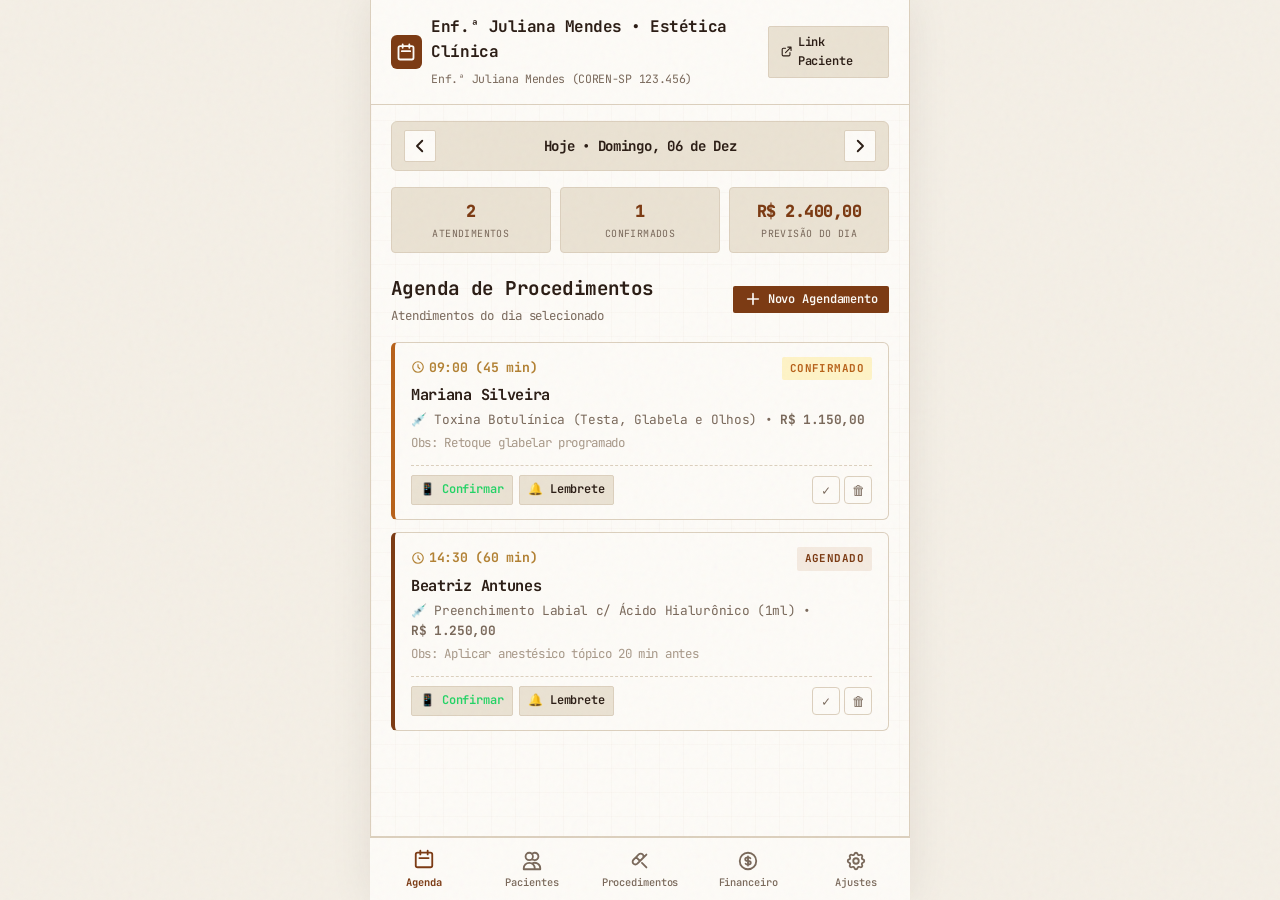
==== commit 9fd6007e: "fix: atualizações e melhorias no app de agendamento" ====
--- a/index.html
+++ b/index.html
@@ -3,8 +3,8 @@
 <head>
   <meta charset="UTF-8">
   <meta name="viewport" content="width=device-width, initial-scale=1.0, maximum-scale=1.0, user-scalable=no">
-  <title>Minha Agenda Profissional</title>
-  <meta name="description" content="Gestão completa de agendamentos, clientes e financeiro para profissionais autônomos.">
+  <title>Agenda Clínica | Painel de Enfermagem Estética</title>
+  <meta name="description" content="Gestão clínica de agendamentos, prontuários de pacientes e procedimentos em enfermagem estética.">
   <link rel="manifest" href="manifest.json">
   <link rel="preconnect" href="https://fonts.googleapis.com">
   <link rel="preconnect" href="https://fonts.gstatic.com" crossorigin>
@@ -25,15 +25,15 @@
         </div>
         <div>
           <h1 class="brand-title" id="header-business-name">Minha Agenda</h1>
-          <span style="font-size: 0.72rem; color: var(--text-muted);" id="header-owner-name">Painel Profissional</span>
+          <span style="font-size: 0.72rem; color: var(--text-muted);" id="header-owner-name">Consultório & Gestão Clínica</span>
         </div>
       </div>
       <div class="header-actions">
-        <a href="cliente.html" target="_blank" class="btn btn-sm btn-secondary" title="Ver página do cliente" style="text-decoration:none; display:inline-flex; align-items:center; gap:4px;">
+        <a href="cliente.html" target="_blank" class="btn btn-sm btn-secondary" title="Agendamento Online do Paciente" style="text-decoration:none; display:inline-flex; align-items:center; gap:4px;">
           <svg width="15" height="15" fill="none" viewBox="0 0 24 24" stroke="currentColor">
             <path stroke-linecap="round" stroke-linejoin="round" stroke-width="2" d="M10 6H6a2 2 0 00-2 2v10a2 2 0 002 2h10a2 2 0 002-2v-4M14 4h6m0 0v6m0-6L10 14" />
           </svg>
-          Link Cliente
+          Link Paciente
         </a>
       </div>
     </header>
@@ -59,7 +59,7 @@
         <div class="summary-chips">
           <div class="summary-chip">
             <div class="summary-chip-val" id="stat-day-total">0</div>
-            <div class="summary-chip-lbl">Agendados</div>
+            <div class="summary-chip-lbl">Atendimentos</div>
           </div>
           <div class="summary-chip">
             <div class="summary-chip-val" id="stat-day-confirmed">0</div>
@@ -67,18 +67,19 @@
           </div>
           <div class="summary-chip">
             <div class="summary-chip-val" id="stat-day-rev">R$ 0</div>
-            <div class="summary-chip-lbl">Previsão</div>
+            <div class="summary-chip-lbl">Previsão do Dia</div>
           </div>
         </div>
 
         <!-- Section Title & Quick Add -->
         <div class="section-header">
           <div>
-            <h2 class="section-title">Horários Marcados</h2>
+            <h2 class="section-title">Agenda de Procedimentos</h2>
+            <div class="section-subtitle">Atendimentos do dia selecionado</div>
           </div>
           <button class="btn btn-sm btn-primary" id="btn-open-new-app">
             <svg width="16" height="16" fill="none" viewBox="0 0 24 24" stroke="currentColor"><path stroke-linecap="round" stroke-linejoin="round" stroke-width="2.5" d="M12 4v16m8-8H4"/></svg>
-            Novo Horário
+            Novo Agendamento
           </button>
         </div>
 
@@ -93,17 +94,17 @@
       <section id="tab-clientes" class="tab-section">
         <div class="section-header">
           <div>
-            <h2 class="section-title">Clientes</h2>
-            <div class="section-subtitle">Histórico e dados de contato</div>
+            <h2 class="section-title">Pacientes</h2>
+            <div class="section-subtitle">Prontuário, contatos e histórico clínico</div>
           </div>
           <button class="btn btn-sm btn-primary" id="btn-open-new-client">
             <svg width="16" height="16" fill="none" viewBox="0 0 24 24" stroke="currentColor"><path stroke-linecap="round" stroke-linejoin="round" stroke-width="2.5" d="M12 4v16m8-8H4"/></svg>
-            Adicionar
-          </button>
-        </div>
-
-        <div class="form-group">
-          <input type="text" id="input-search-clients" class="form-input" placeholder="🔍 Buscar cliente por nome ou WhatsApp...">
+            Cadastrar Paciente
+          </button>
+        </div>
+
+        <div class="form-group">
+          <input type="text" id="input-search-clients" class="form-input" placeholder="🔍 Buscar paciente por nome ou WhatsApp...">
         </div>
 
         <div id="clients-list-container">
@@ -115,12 +116,12 @@
       <section id="tab-servicos" class="tab-section">
         <div class="section-header">
           <div>
-            <h2 class="section-title">Catálogo de Serviços</h2>
-            <div class="section-subtitle">Defina preços e durações</div>
+            <h2 class="section-title">Procedimentos Estéticos</h2>
+            <div class="section-subtitle">Tabela de procedimentos, valores e tempos</div>
           </div>
           <button class="btn btn-sm btn-primary" id="btn-open-new-service">
             <svg width="16" height="16" fill="none" viewBox="0 0 24 24" stroke="currentColor"><path stroke-linecap="round" stroke-linejoin="round" stroke-width="2.5" d="M12 4v16m8-8H4"/></svg>
-            Novo Serviço
+            Novo Procedimento
           </button>
         </div>
 
@@ -129,7 +130,7 @@
         </div>
 
         <div class="card">
-          <h3 style="font-size: 1.05rem; font-weight: 700; margin-bottom: 0.75rem;">⏰ Regras de Horário de Atendimento</h3>
+          <h3 style="font-size: 1.05rem; font-weight: 700; margin-bottom: 0.75rem;">⏰ Horários de Atendimento Clínico</h3>
           <form id="form-work-hours">
             <div class="form-row">
               <div class="form-group">
@@ -151,6 +152,15 @@
                 <input type="time" id="cfg-lunch-end" class="form-input">
               </div>
             </div>
+            <div class="form-group">
+              <label class="form-label">Intervalo entre Slots de Agendamento</label>
+              <select id="cfg-slot-interval" class="form-select">
+                <option value="15">15 minutos</option>
+                <option value="30">30 minutos</option>
+                <option value="45">45 minutos</option>
+                <option value="60">1 hora</option>
+              </select>
+            </div>
             <button type="submit" class="btn btn-secondary btn-block btn-sm">Salvar Expediente</button>
           </form>
         </div>
@@ -160,8 +170,8 @@
       <section id="tab-financeiro" class="tab-section">
         <div class="section-header">
           <div>
-            <h2 class="section-title">Financeiro & Desempenho</h2>
-            <div class="section-subtitle">Controle de faturamento e atendimentos</div>
+            <h2 class="section-title">Faturamento & Desempenho Clínico</h2>
+            <div class="section-subtitle">Fluxo financeiro e volume de procedimentos</div>
           </div>
         </div>
 
@@ -175,17 +185,17 @@
             <div class="value" id="fin-month-rev" style="color: var(--success);">R$ 0,00</div>
           </div>
           <div class="metric-card">
-            <div class="title">Atendimentos no Mês</div>
+            <div class="title">Procedimentos no Mês</div>
             <div class="value" id="fin-month-count">0</div>
           </div>
           <div class="metric-card">
-            <div class="title">Ticket Médio</div>
+            <div class="title">Ticket Médio / Paciente</div>
             <div class="value" id="fin-ticket-avg">R$ 0,00</div>
           </div>
         </div>
 
         <div class="card">
-          <h3 style="font-size: 1rem; font-weight: 700; margin-bottom: 0.75rem;">Serviços Mais Realizados</h3>
+          <h3 style="font-size: 1rem; font-weight: 700; margin-bottom: 0.75rem;">Procedimentos Mais Realizados</h3>
           <div id="fin-top-services">
             <!-- Rendered via JS -->
           </div>
@@ -205,7 +215,7 @@
           <h3 style="font-size: 1rem; font-weight: 700; margin-bottom: 0.75rem;">Perfil Profissional</h3>
           <form id="form-business-settings">
             <div class="form-group">
-              <label class="form-label">Nome do Estabelecimento / Profissional</label>
+              <label class="form-label">Nome da Clínica / Enf.ª Estética (COREN)</label>
               <input type="text" id="cfg-business-name" class="form-input" required>
             </div>
             <div class="form-group">
@@ -213,8 +223,8 @@
               <input type="tel" id="cfg-phone" class="form-input" placeholder="Ex: 11999998888" required>
             </div>
             <div class="form-group">
-              <label class="form-label">Segmento / Especialidade</label>
-              <input type="text" id="cfg-category" class="form-input">
+              <label class="form-label">Especialidade Clínica</label>
+              <input type="text" id="cfg-category" class="form-input" placeholder="Ex: Enfermagem Estética Avançada, Harmonização Facial...">
             </div>
             <button type="submit" class="btn btn-primary btn-block">Salvar Perfil</button>
           </form>
@@ -243,11 +253,11 @@
       </button>
       <button class="nav-item" data-tab="tab-clientes">
         <svg fill="none" viewBox="0 0 24 24" stroke="currentColor"><path stroke-linecap="round" stroke-linejoin="round" d="M12 4.354a4 4 0 110 5.292M15 21H3v-1a6 6 0 0112 0v1zm0 0h6v-1a6 6 0 00-9-5.197M13 7a4 4 0 11-8 0 4 4 0 018 0z"/></svg>
-        <span>Clientes</span>
+        <span>Pacientes</span>
       </button>
       <button class="nav-item" data-tab="tab-servicos">
         <svg fill="none" viewBox="0 0 24 24" stroke="currentColor"><path stroke-linecap="round" stroke-linejoin="round" d="M14.121 14.121L19 19m-7-7l7-7m-7 7l-2.879 2.879a3 3 0 11-4.242-4.242L7.757 7.757m0 0l2.879-2.879a3 3 0 114.242 4.242L12 12z"/></svg>
-        <span>Serviços</span>
+        <span>Procedimentos</span>
       </button>
       <button class="nav-item" data-tab="tab-financeiro">
         <svg fill="none" viewBox="0 0 24 24" stroke="currentColor"><path stroke-linecap="round" stroke-linejoin="round" d="M12 8c-1.657 0-3 .895-3 2s1.343 2 3 2 3 .895 3 2-1.343 2-3 2m0-8c1.11 0 2.08.402 2.599 1M12 8V7m0 1v8m0 0v1m0-1c-1.11 0-2.08-.402-2.599-1M21 12a9 9 0 11-18 0 9 9 0 0118 0z"/></svg>
@@ -265,22 +275,22 @@
   <div class="modal-overlay" id="modal-appointment">
     <div class="modal-sheet">
       <div class="modal-header">
-        <h3 class="modal-title" id="modal-app-title">Novo Agendamento</h3>
+        <h3 class="modal-title" id="modal-app-title">Novo Atendimento Clínico</h3>
         <button class="icon-btn close-modal" data-modal="modal-appointment">✕</button>
       </div>
       <form id="form-appointment">
         <input type="hidden" id="app-id">
         <div class="form-group">
-          <label class="form-label">Cliente</label>
+          <label class="form-label">Paciente</label>
           <div style="display:flex; gap:0.5rem;">
             <select id="app-client-select" class="form-select" style="flex:1;" required>
               <!-- Populated via JS -->
             </select>
-            <button type="button" class="btn btn-secondary btn-sm" id="btn-quick-new-client">+ Novo</button>
-          </div>
-        </div>
-        <div class="form-group">
-          <label class="form-label">Serviço</label>
+            <button type="button" class="btn btn-secondary btn-sm" id="btn-quick-new-client">+ Novo(a) Paciente</button>
+          </div>
+        </div>
+        <div class="form-group">
+          <label class="form-label">Procedimento</label>
           <select id="app-service-select" class="form-select" required>
             <!-- Populated via JS -->
           </select>
@@ -305,8 +315,8 @@
           </select>
         </div>
         <div class="form-group">
-          <label class="form-label">Observações (opcional)</label>
-          <input type="text" id="app-notes" class="form-input" placeholder="Ex: Trazer referência de corte">
+          <label class="form-label">Observações Clínicas</label>
+          <input type="text" id="app-notes" class="form-input" placeholder="Ex: Região glabelar, anestésico tópico 20 min antes...">
         </div>
         <button type="submit" class="btn btn-primary btn-block" style="margin-top: 0.5rem;">Salvar Agendamento</button>
       </form>
@@ -317,22 +327,22 @@
   <div class="modal-overlay" id="modal-client">
     <div class="modal-sheet">
       <div class="modal-header">
-        <h3 class="modal-title" id="modal-client-title">Novo Cliente</h3>
+        <h3 class="modal-title" id="modal-client-title">Novo(a) Paciente</h3>
         <button class="icon-btn close-modal" data-modal="modal-client">✕</button>
       </div>
       <form id="form-client">
         <input type="hidden" id="cli-id">
         <div class="form-group">
           <label class="form-label">Nome Completo</label>
-          <input type="text" id="cli-name" class="form-input" placeholder="Nome do cliente" required>
+          <input type="text" id="cli-name" class="form-input" placeholder="Nome do(a) paciente" required>
         </div>
         <div class="form-group">
           <label class="form-label">WhatsApp / Telefone</label>
           <input type="tel" id="cli-phone" class="form-input" placeholder="Ex: 11988887777" required>
         </div>
         <div class="form-group">
-          <label class="form-label">Observações / Ficha</label>
-          <textarea id="cli-notes" class="form-textarea" rows="2" placeholder="Preferências, alergias, restrições..."></textarea>
+          <label class="form-label">Ficha Clínica / Queixa / Alergias</label>
+          <textarea id="cli-notes" class="form-textarea" rows="2" placeholder="Ex: Alergias (lidocaína, látex), histórico estético, fototipo..."></textarea>
         </div>
         <button type="submit" class="btn btn-primary btn-block">Salvar Cliente</button>
       </form>
@@ -343,14 +353,14 @@
   <div class="modal-overlay" id="modal-service">
     <div class="modal-sheet">
       <div class="modal-header">
-        <h3 class="modal-title" id="modal-service-title">Novo Serviço</h3>
+        <h3 class="modal-title" id="modal-service-title">Novo Procedimento Estético</h3>
         <button class="icon-btn close-modal" data-modal="modal-service">✕</button>
       </div>
       <form id="form-service">
         <input type="hidden" id="srv-id">
         <div class="form-group">
-          <label class="form-label">Nome do Serviço</label>
-          <input type="text" id="srv-name" class="form-input" placeholder="Ex: Escova Modelada" required>
+          <label class="form-label">Nome do Procedimento</label>
+          <input type="text" id="srv-name" class="form-input" placeholder="Ex: Toxina Botulínica 3 Áreas" required>
         </div>
         <div class="form-row">
           <div class="form-group">
@@ -378,461 +388,6 @@
   <div class="toast-msg" id="toast-msg">Operação realizada com sucesso!</div>
 
   <script src="app.js"></script>
-  <script>
-    // ================= INTERFACE CONTROLLER =================
-    let selectedDate = getTodayDateString();
-
-    function showToast(msg) {
-      const toast = document.getElementById('toast-msg');
-      toast.textContent = msg;
-      toast.style.display = 'block';
-      setTimeout(() => { toast.style.display = 'none'; }, 2400);
-    }
-
-    // Modal Control
-    function openModal(id) {
-      document.getElementById(id).classList.add('open');
-    }
-    function closeModal(id) {
-      document.getElementById(id).classList.remove('open');
-    }
-
-    document.querySelectorAll('.close-modal').forEach(btn => {
-      btn.addEventListener('click', () => {
-        closeModal(btn.getAttribute('data-modal'));
-      });
-    });
-
-    // Navigation Tabs
-    const navItems = document.querySelectorAll('.nav-item');
-    const tabSections = document.querySelectorAll('.tab-section');
-
-    navItems.forEach(item => {
-      item.addEventListener('click', () => {
-        const targetTab = item.getAttribute('data-tab');
-        navItems.forEach(n => n.classList.remove('active'));
-        tabSections.forEach(t => t.classList.remove('active'));
-        item.classList.add('active');
-        document.getElementById(targetTab).classList.add('active');
-
-        if (targetTab === 'tab-agenda') renderAgenda();
-        if (targetTab === 'tab-clientes') renderClients();
-        if (targetTab === 'tab-servicos') renderServices();
-        if (targetTab === 'tab-financeiro') renderFinancials();
-        if (targetTab === 'tab-ajustes') loadSettings();
-      });
-    });
-
-    // Date Navigation
-    function changeDay(delta) {
-      const d = new Date(selectedDate + 'T00:00:00');
-      d.setDate(d.getDate() + delta);
-      selectedDate = d.toISOString().split('T')[0];
-      updateDateLabel();
-      renderAgenda();
-    }
-
-    function updateDateLabel() {
-      const today = getTodayDateString();
-      const parts = selectedDate.split('-');
-      const d = new Date(selectedDate + 'T00:00:00');
-      const dayNames = ['Domingo', 'Segunda', 'Terça', 'Quarta', 'Quinta', 'Sexta', 'Sábado'];
-      const monthNames = ['Jan', 'Fev', 'Mar', 'Abr', 'Mai', 'Jun', 'Jul', 'Ago', 'Set', 'Out', 'Nov', 'Dez'];
-      
-      const dayName = dayNames[d.getDay()];
-      const dayNum = parts[2];
-      const monthName = monthNames[parseInt(parts[1]) - 1];
-
-      let label = `${dayName}, ${dayNum} de ${monthName}`;
-      if (selectedDate === today) label = `Hoje • ${label}`;
-      document.getElementById('lbl-current-date').textContent = label;
-    }
-
-    document.getElementById('btn-prev-day').addEventListener('click', () => changeDay(-1));
-    document.getElementById('btn-next-day').addEventListener('click', () => changeDay(1));
-
-    // ================= RENDER AGENDA =================
-    function renderAgenda() {
-      const appointments = AppStore.getAppointments().filter(a => a.date === selectedDate);
-      // Ordena por horário
-      appointments.sort((a, b) => a.time.localeCompare(b.time));
-
-      // Stats
-      const confirmedCount = appointments.filter(a => a.status === 'confirmado' || a.status === 'concluido').length;
-      const totalRev = appointments
-        .filter(a => a.status !== 'cancelado')
-        .reduce((sum, a) => sum + Number(a.price || 0), 0);
-
-      document.getElementById('stat-day-total').textContent = appointments.length;
-      document.getElementById('stat-day-confirmed').textContent = confirmedCount;
-      document.getElementById('stat-day-rev').textContent = TimeUtils.formatCurrency(totalRev);
-
-      const container = document.getElementById('appointments-container');
-      if (appointments.length === 0) {
-        container.innerHTML = `
-          <div class="empty-state">
-            <svg fill="none" viewBox="0 0 24 24" stroke="currentColor"><path stroke-linecap="round" stroke-linejoin="round" stroke-width="1.5" d="M8 7V3m8 4V3m-9 8h10M5 21h14a2 2 0 002-2V7a2 2 0 00-2-2H5a2 2 0 00-2 2v12a2 2 0 002 2z"/></svg>
-            <p>Nenhum horário marcado para este dia.</p>
-          </div>
-        `;
-        return;
-      }
-
-      container.innerHTML = appointments.map(app => {
-        const confirmUrl = WhatsAppService.createWhatsAppLink(app.clientPhone, WhatsAppService.getConfirmationMsg(app));
-        const reminderUrl = WhatsAppService.createWhatsAppLink(app.clientPhone, WhatsAppService.getReminderMsg(app));
-
-        return `
-          <div class="appointment-item status-${app.status}">
-            <div style="display:flex; justify-content:space-between; align-items:flex-start;">
-              <div class="app-time-badge">
-                <svg width="14" height="14" fill="none" viewBox="0 0 24 24" stroke="currentColor"><path stroke-linecap="round" stroke-linejoin="round" stroke-width="2" d="M12 8v4l3 3m6-3a9 9 0 11-18 0 9 9 0 0118 0z"/></svg>
-                ${app.time} (${app.duration} min)
-              </div>
-              <span class="status-pill ${app.status}">${app.status}</span>
-            </div>
-            
-            <div class="app-client-name">${app.clientName}</div>
-            <div class="app-service-info">
-              <span>✂️ ${app.serviceName}</span> • <strong>${TimeUtils.formatCurrency(app.price)}</strong>
-              ${app.notes ? `<div style="font-size:0.78rem; color:var(--text-light); margin-top:2px;">Obs: ${app.notes}</div>` : ''}
-            </div>
-
-            <div class="app-footer">
-              <div class="app-actions">
-                <a href="${confirmUrl}" target="_blank" class="btn btn-sm btn-secondary" title="Enviar Confirmação WhatsApp" style="color:#25d366; text-decoration:none; font-size:0.75rem; padding:0.25rem 0.5rem;">
-                  📱 Confirmar
-                </a>
-                <a href="${reminderUrl}" target="_blank" class="btn btn-sm btn-secondary" title="Enviar Lembrete WhatsApp" style="text-decoration:none; font-size:0.75rem; padding:0.25rem 0.5rem;">
-                  🔔 Lembrete
-                </a>
-              </div>
-              <div style="display:flex; gap:4px;">
-                <button class="icon-btn" style="width:28px; height:28px;" onclick="cycleStatus('${app.id}')" title="Alterar status">
-                  ✓
-                </button>
-                <button class="icon-btn" style="width:28px; height:28px;" onclick="deleteAppointment('${app.id}')" title="Excluir">
-                  🗑
-                </button>
-              </div>
-            </div>
-          </div>
-        `;
-      }).join('');
-    }
-
-    window.cycleStatus = function(appId) {
-      const apps = AppStore.getAppointments();
-      const idx = apps.findIndex(a => a.id === appId);
-      if (idx !== -1) {
-        const statuses = ['agendado', 'confirmado', 'concluido', 'cancelado'];
-        const next = statuses[(statuses.indexOf(apps[idx].status) + 1) % statuses.length];
-        apps[idx].status = next;
-        AppStore.saveAppointments(apps);
-        renderAgenda();
-        showToast(`Status atualizado para: ${next}`);
-      }
-    };
-
-    window.deleteAppointment = function(appId) {
-      if (confirm('Deseja excluir este agendamento?')) {
-        const apps = AppStore.getAppointments().filter(a => a.id !== appId);
-        AppStore.saveAppointments(apps);
-        renderAgenda();
-        showToast('Agendamento excluído');
-      }
-    };
-
-    // ================= RENDER CLIENTES =================
-    function renderClients(query = '') {
-      const clients = AppStore.getClients();
-      const apps = AppStore.getAppointments();
-      const container = document.getElementById('clients-list-container');
-
-      const filtered = clients.filter(c => 
-        c.name.toLowerCase().includes(query.toLowerCase()) || 
-        c.phone.includes(query)
-      );
-
-      if (filtered.length === 0) {
-        container.innerHTML = `<div class="empty-state"><p>Nenhum cliente encontrado.</p></div>`;
-        return;
-      }
-
-      container.innerHTML = filtered.map(c => {
-        const clientApps = apps.filter(a => a.clientId === c.id || a.clientName === c.name);
-        const totalSpent = clientApps.filter(a => a.status === 'concluido').reduce((sum, a) => sum + Number(a.price || 0), 0);
-
-        return `
-          <div class="card" style="margin-bottom:0.75rem;">
-            <div style="display:flex; justify-content:space-between; align-items:flex-start;">
-              <div>
-                <strong style="font-size:1rem;">${c.name}</strong>
-                <div style="font-size:0.85rem; color:var(--text-muted);">📱 ${c.phone}</div>
-                ${c.notes ? `<div style="font-size:0.8rem; color:var(--text-light); margin-top:3px;">📝 ${c.notes}</div>` : ''}
-              </div>
-              <div style="text-align:right;">
-                <div style="font-size:0.75rem; color:var(--text-muted);">Total Gasto</div>
-                <strong style="color:var(--success); font-size:0.9rem;">${TimeUtils.formatCurrency(totalSpent)}</strong>
-              </div>
-            </div>
-            <div style="margin-top:0.75rem; padding-top:0.5rem; border-top:1px solid var(--border-color); display:flex; justify-content:space-between; align-items:center;">
-              <span style="font-size:0.75rem; color:var(--text-muted);">${clientApps.length} agendamento(s)</span>
-              <a href="https://api.whatsapp.com/send?phone=55${c.phone.replace(/\D/g,'')}" target="_blank" class="btn btn-sm btn-secondary" style="font-size:0.75rem; padding:0.25rem 0.6rem;">
-                Chamar WhatsApp
-              </a>
-            </div>
-          </div>
-        `;
-      }).join('');
-    }
-
-    document.getElementById('input-search-clients').addEventListener('input', (e) => {
-      renderClients(e.target.value);
-    });
-
-    // ================= RENDER SERVIÇOS =================
-    function renderServices() {
-      const services = AppStore.getServices();
-      const container = document.getElementById('services-list-container');
-      
-      container.innerHTML = services.map(s => `
-        <div class="card" style="margin-bottom:0.6rem; padding:0.85rem; display:flex; justify-content:space-between; align-items:center;">
-          <div>
-            <strong style="font-size:0.95rem;">${s.name}</strong>
-            <div style="font-size:0.8rem; color:var(--text-muted);">⏱ ${s.duration} min • <span style="color:var(--primary); font-weight:700;">${TimeUtils.formatCurrency(s.price)}</span></div>
-          </div>
-          <button class="icon-btn" style="width:30px; height:30px;" onclick="deleteService('${s.id}')" title="Excluir Serviço">🗑</button>
-        </div>
-      `).join('');
-    }
-
-    window.deleteService = function(srvId) {
-      if (confirm('Deseja excluir este serviço?')) {
-        const srvs = AppStore.getServices().filter(s => s.id !== srvId);
-        AppStore.saveServices(srvs);
-        renderServices();
-        showToast('Serviço excluído');
-      }
-    };
-
-    // ================= RENDER FINANCEIRO =================
-    function renderFinancials() {
-      const apps = AppStore.getAppointments();
-      const today = getTodayDateString();
-      const currentMonth = today.slice(0, 7);
-
-      const todayApps = apps.filter(a => a.date === today && a.status !== 'cancelado');
-      const todayRev = todayApps.reduce((sum, a) => sum + Number(a.price || 0), 0);
-
-      const monthApps = apps.filter(a => a.date.startsWith(currentMonth) && a.status !== 'cancelado');
-      const monthRev = monthApps.reduce((sum, a) => sum + Number(a.price || 0), 0);
-      const ticketAvg = monthApps.length > 0 ? (monthRev / monthApps.length) : 0;
-
-      document.getElementById('fin-today-rev').textContent = TimeUtils.formatCurrency(todayRev);
-      document.getElementById('fin-month-rev').textContent = TimeUtils.formatCurrency(monthRev);
-      document.getElementById('fin-month-count').textContent = monthApps.length;
-      document.getElementById('fin-ticket-avg').textContent = TimeUtils.formatCurrency(ticketAvg);
-
-      // Top Serviços
-      const serviceCounts = {};
-      monthApps.forEach(a => {
-        serviceCounts[a.serviceName] = (serviceCounts[a.serviceName] || 0) + 1;
-      });
-
-      const topContainer = document.getElementById('fin-top-services');
-      const entries = Object.entries(serviceCounts).sort((a, b) => b[1] - a[1]);
-
-      if (entries.length === 0) {
-        topContainer.innerHTML = '<div style="font-size:0.85rem; color:var(--text-muted);">Nenhum atendimento registrado neste mês.</div>';
-      } else {
-        topContainer.innerHTML = entries.map(([name, count]) => `
-          <div style="display:flex; justify-content:space-between; font-size:0.85rem; padding:0.35rem 0; border-bottom:1px solid var(--border-color);">
-            <span>${name}</span>
-            <strong>${count}x</strong>
-          </div>
-        `).join('');
-      }
-    }
-
-    // ================= CONFIGURAÇÕES & SYNC =================
-    function loadSettings() {
-      const s = AppStore.getSettings();
-      document.getElementById('header-business-name').textContent = s.businessName;
-      document.getElementById('header-owner-name').textContent = s.ownerName || s.category;
-      
-      document.getElementById('cfg-business-name').value = s.businessName || '';
-      document.getElementById('cfg-phone').value = s.phone || '';
-      document.getElementById('cfg-category').value = s.category || '';
-      
-      document.getElementById('cfg-work-start').value = s.workStart || '08:00';
-      document.getElementById('cfg-work-end').value = s.workEnd || '19:00';
-      document.getElementById('cfg-lunch-start').value = s.lunchStart || '12:00';
-      document.getElementById('cfg-lunch-end').value = s.lunchEnd || '13:00';
-    }
-
-    document.getElementById('form-business-settings').addEventListener('submit', (e) => {
-      e.preventDefault();
-      const s = AppStore.getSettings();
-      s.businessName = document.getElementById('cfg-business-name').value;
-      s.phone = document.getElementById('cfg-phone').value;
-      s.category = document.getElementById('cfg-category').value;
-      AppStore.saveSettings(s);
-      loadSettings();
-      showToast('Perfil atualizado com sucesso!');
-    });
-
-    document.getElementById('form-work-hours').addEventListener('submit', (e) => {
-      e.preventDefault();
-      const s = AppStore.getSettings();
-      s.workStart = document.getElementById('cfg-work-start').value;
-      s.workEnd = document.getElementById('cfg-work-end').value;
-      s.lunchStart = document.getElementById('cfg-lunch-start').value;
-      s.lunchEnd = document.getElementById('cfg-lunch-end').value;
-      AppStore.saveSettings(s);
-      showToast('Horários de expediente salvos!');
-    });
-
-    // Backup Export / Import
-    document.getElementById('btn-export-backup').addEventListener('click', () => {
-      const dataStr = "data:text/json;charset=utf-8," + encodeURIComponent(AppStore.exportFullBackup());
-      const downloadAnchor = document.createElement('a');
-      downloadAnchor.setAttribute("href", dataStr);
-      downloadAnchor.setAttribute("download", `minha_agenda_backup_${getTodayDateString()}.json`);
-      document.body.appendChild(downloadAnchor);
-      downloadAnchor.click();
-      downloadAnchor.remove();
-      showToast('Backup exportado com sucesso!');
-    });
-
-    document.getElementById('btn-import-backup-trigger').addEventListener('click', () => {
-      document.getElementById('input-backup-file').click();
-    });
-
-    document.getElementById('input-backup-file').addEventListener('change', (e) => {
-      const file = e.target.files[0];
-      if (!file) return;
-      const reader = new FileReader();
-      reader.onload = (event) => {
-        const success = AppStore.importFullBackup(event.target.result);
-        if (success) {
-          showToast('Dados restaurados com sucesso!');
-          loadSettings();
-          renderAgenda();
-        } else {
-          alert('Arquivo de backup inválido.');
-        }
-      };
-      reader.readAsText(file);
-    });
-
-    // ================= MODAL HANDLERS (NOVO AGENDAMENTO / CLIENTE / SERVIÇO) =================
-    document.getElementById('btn-open-new-app').addEventListener('click', () => {
-      populateAppDropdowns();
-      document.getElementById('app-date').value = selectedDate;
-      document.getElementById('app-time').value = '10:00';
-      openModal('modal-appointment');
-    });
-
-    function populateAppDropdowns() {
-      const clients = AppStore.getClients();
-      const services = AppStore.getServices();
-      
-      const clientSelect = document.getElementById('app-client-select');
-      clientSelect.innerHTML = clients.map(c => `<option value="${c.id}">${c.name} (${c.phone})</option>`).join('');
-
-      const serviceSelect = document.getElementById('app-service-select');
-      serviceSelect.innerHTML = services.map(s => `<option value="${s.id}">${s.name} - ${TimeUtils.formatCurrency(s.price)} (${s.duration} min)</option>`).join('');
-    }
-
-    document.getElementById('form-appointment').addEventListener('submit', (e) => {
-      e.preventDefault();
-      const clients = AppStore.getClients();
-      const services = AppStore.getServices();
-
-      const clientId = document.getElementById('app-client-select').value;
-      const serviceId = document.getElementById('app-service-select').value;
-      const client = clients.find(c => c.id === clientId);
-      const service = services.find(s => s.id === serviceId);
-
-      const newApp = {
-        id: 'app_' + Date.now(),
-        date: document.getElementById('app-date').value,
-        time: document.getElementById('app-time').value,
-        duration: service ? service.duration : 30,
-        clientId: client.id,
-        clientName: client.name,
-        clientPhone: client.phone,
-        serviceId: service.id,
-        serviceName: service.name,
-        price: service.price,
-        status: document.getElementById('app-status').value,
-        notes: document.getElementById('app-notes').value
-      };
-
-      const apps = AppStore.getAppointments();
-      apps.push(newApp);
-      AppStore.saveAppointments(apps);
-
-      closeModal('modal-appointment');
-      renderAgenda();
-      showToast('Agendamento salvo com sucesso!');
-    });
-
-    // Novo Cliente
-    document.getElementById('btn-open-new-client').addEventListener('click', () => {
-      document.getElementById('form-client').reset();
-      openModal('modal-client');
-    });
-    document.getElementById('btn-quick-new-client').addEventListener('click', () => {
-      document.getElementById('form-client').reset();
-      openModal('modal-client');
-    });
-
-    document.getElementById('form-client').addEventListener('submit', (e) => {
-      e.preventDefault();
-      const newCli = {
-        id: 'cli_' + Date.now(),
-        name: document.getElementById('cli-name').value,
-        phone: document.getElementById('cli-phone').value,
-        notes: document.getElementById('cli-notes').value
-      };
-      const clients = AppStore.getClients();
-      clients.push(newCli);
-      AppStore.saveClients(clients);
-      closeModal('modal-client');
-      renderClients();
-      populateAppDropdowns();
-      showToast('Cliente cadastrado!');
-    });
-
-    // Novo Serviço
-    document.getElementById('btn-open-new-service').addEventListener('click', () => {
-      document.getElementById('form-service').reset();
-      openModal('modal-service');
-    });
-
-    document.getElementById('form-service').addEventListener('submit', (e) => {
-      e.preventDefault();
-      const newSrv = {
-        id: 'srv_' + Date.now(),
-        name: document.getElementById('srv-name').value,
-        price: parseFloat(document.getElementById('srv-price').value),
-        duration: parseInt(document.getElementById('srv-duration').value),
-        color: '#2563eb'
-      };
-      const services = AppStore.getServices();
-      services.push(newSrv);
-      AppStore.saveServices(services);
-      closeModal('modal-service');
-      renderServices();
-      showToast('Serviço adicionado!');
-    });
-
-    // Initial Boot
-    loadSettings();
-    updateDateLabel();
-    renderAgenda();
-  </script>
+  <script src="ui.js"></script>
 </body>
 </html>
--- a/style.css
+++ b/style.css
@@ -1,39 +1,48 @@
+@import url('https://fonts.googleapis.com/css2?family=JetBrains+Mono:ital,wght@0,300;0,400;0,500;0,600;0,700;0,800;1,400&display=swap');
+
 :root {
-  --primary: #2563eb;
-  --primary-hover: #1d4ed8;
-  --primary-light: #eff6ff;
-  --primary-glow: rgba(37, 99, 235, 0.15);
-  
-  --bg-main: #f8fafc;
-  --bg-surface: #ffffff;
-  --bg-surface-secondary: #f1f5f9;
-  
-  --text-main: #0f172a;
-  --text-muted: #64748b;
-  --text-light: #94a3b8;
-  
-  --border-color: #e2e8f0;
-  --border-focus: #93c5fd;
-  
-  --success: #10b981;
-  --success-bg: #ecfdf5;
-  --warning: #f59e0b;
-  --warning-bg: #fffbeb;
-  --danger: #ef4444;
-  --danger-bg: #fef2f2;
-  --info: #0ea5e9;
-  --info-bg: #f0f9ff;
-  
-  --radius-sm: 8px;
-  --radius-md: 12px;
-  --radius-lg: 18px;
+  --primary: #7C3B14;
+  --primary-hover: #632C0D;
+  --primary-light: #F4EAE0;
+  --primary-glow: rgba(124, 59, 20, 0.16);
+
+  --accent: #B38234;
+  --accent-hover: #976B23;
+  --accent-light: #FBF4E4;
+
+  --bg-main: #F4EFE6;
+  --bg-surface: #FDFBF7;
+  --bg-surface-secondary: #EAE2D3;
+  --bg-surface-hover: #E3D9C7;
+
+  --text-main: #2C1E16;
+  --text-muted: #7A695B;
+  --text-light: #A89989;
+
+  --border-color: #DCD0BE;
+  --border-focus: #B38234;
+  --border-subtle: #E9DFD0;
+
+  --success: #B8621B;
+  --success-bg: #FEF3C7;
+  --warning: #D97706;
+  --warning-bg: #FFFBEB;
+  --danger: #A83222;
+  --danger-bg: #FDF0ED;
+  --info: #6B6047;
+  --info-bg: #F2EFE8;
+
+  --radius-xs: 2px;
+  --radius-sm: 4px;
+  --radius-md: 6px;
+  --radius-lg: 8px;
   --radius-full: 9999px;
-  
-  --shadow-sm: 0 1px 2px 0 rgb(0 0 0 / 0.05);
-  --shadow-md: 0 4px 6px -1px rgb(0 0 0 / 0.07), 0 2px 4px -2px rgb(0 0 0 / 0.05);
-  --shadow-lg: 0 10px 15px -3px rgb(0 0 0 / 0.08), 0 4px 6px -4px rgb(0 0 0 / 0.04);
-  
-  --font-family: 'Inter', system-ui, -apple-system, BlinkMacSystemFont, 'Segoe UI', Roboto, sans-serif;
+
+  --shadow-sm: 0 1px 2px 0 rgba(44, 30, 22, 0.05), 0 1px 1px 0 rgba(44, 30, 22, 0.03);
+  --shadow-md: 0 4px 10px -2px rgba(44, 30, 22, 0.08), 0 2px 4px -1px rgba(44, 30, 22, 0.05);
+  --shadow-lg: 0 12px 24px -4px rgba(44, 30, 22, 0.12), 0 4px 8px -2px rgba(44, 30, 22, 0.05);
+
+  --font-family: 'JetBrains Mono', 'Courier New', monospace;
   --header-height: 60px;
   --bottom-nav-height: 64px;
 }
@@ -49,22 +58,43 @@
 body {
   background-color: var(--bg-main);
   color: var(--text-main);
-  line-height: 1.5;
+  line-height: 1.6;
   display: flex;
   justify-content: center;
   min-height: 100vh;
   overflow-x: hidden;
+  position: relative;
+  letter-spacing: -0.02em;
+}
+
+body::before {
+  content: "";
+  position: fixed;
+  inset: 0;
+  width: 100vw;
+  height: 100vh;
+  pointer-events: none;
+  z-index: 9999;
+  opacity: 0.035;
+  mix-blend-mode: multiply;
+  background-image: url("data:image/svg+xml,%3Csvg viewBox='0 0 200 200' xmlns='http://www.w3.org/2000/svg'%3E%3Cfilter id='n'%3E%3CfeTurbulence type='fractalNoise' baseFrequency='0.8' numOctaves='3' stitchTiles='stitch'/%3E%3C/filter%3E%3Crect width='100%25' height='100%25' filter='url(%23n)'/%3E%3C/svg%3E");
 }
 
 #app-container {
   width: 100%;
   max-width: 540px;
   background-color: var(--bg-surface);
+  background-image:
+    linear-gradient(rgba(124, 59, 20, 0.018) 1px, transparent 1px),
+    linear-gradient(90deg, rgba(124, 59, 20, 0.018) 1px, transparent 1px);
+  background-size: 24px 24px;
   min-height: 100vh;
   display: flex;
   flex-direction: column;
   position: relative;
-  box-shadow: 0 0 25px rgba(0, 0, 0, 0.04);
+  box-shadow: 0 0 40px rgba(44, 30, 22, 0.08);
+  border-left: 1px solid var(--border-color);
+  border-right: 1px solid var(--border-color);
 }
 
 /* Header */
@@ -91,7 +121,7 @@
   height: 34px;
   border-radius: var(--radius-md);
   background: var(--primary);
-  color: #fff;
+  color: #FDFBF7;
   display: flex;
   align-items: center;
   justify-content: center;
@@ -99,10 +129,10 @@
 }
 
 .brand-title {
-  font-size: 1.1rem;
-  font-weight: 700;
-  color: var(--text-main);
-  letter-spacing: -0.02em;
+  font-size: 1rem;
+  font-weight: 700;
+  color: var(--text-main);
+  letter-spacing: -0.03em;
 }
 
 .header-actions {
@@ -115,7 +145,7 @@
   border: 1px solid var(--border-color);
   width: 36px;
   height: 36px;
-  border-radius: var(--radius-full);
+  border-radius: var(--radius-sm);
   display: flex;
   align-items: center;
   justify-content: center;
@@ -146,7 +176,7 @@
   max-width: 540px;
   height: var(--bottom-nav-height);
   background-color: var(--bg-surface);
-  border-top: 1px solid var(--border-color);
+  border-top: 2px solid var(--border-color);
   display: flex;
   justify-content: space-around;
   align-items: center;
@@ -163,11 +193,13 @@
   background: none;
   border: none;
   color: var(--text-muted);
-  font-size: 0.72rem;
+  font-size: 0.65rem;
   font-weight: 500;
+  font-family: var(--font-family);
   cursor: pointer;
   padding: 6px 0;
   transition: all 0.2s ease;
+  letter-spacing: -0.01em;
 }
 
 .nav-item svg {
@@ -201,7 +233,7 @@
   to { opacity: 1; transform: translateY(0); }
 }
 
-/* Typography & General Components */
+/* Typography */
 .section-header {
   display: flex;
   align-items: center;
@@ -210,15 +242,17 @@
 }
 
 .section-title {
-  font-size: 1.25rem;
-  font-weight: 700;
-  letter-spacing: -0.02em;
+  font-size: 1.2rem;
+  font-weight: 700;
+  letter-spacing: -0.03em;
+  color: var(--text-main);
 }
 
 .section-subtitle {
-  font-size: 0.85rem;
+  font-size: 0.78rem;
   color: var(--text-muted);
   margin-top: 2px;
+  letter-spacing: -0.01em;
 }
 
 /* Buttons */
@@ -227,19 +261,21 @@
   align-items: center;
   justify-content: center;
   gap: 0.45rem;
-  padding: 0.65rem 1.15rem;
-  font-size: 0.9rem;
+  padding: 0.6rem 1rem;
+  font-size: 0.82rem;
   font-weight: 600;
-  border-radius: var(--radius-md);
+  font-family: var(--font-family);
+  border-radius: var(--radius-sm);
   border: none;
   cursor: pointer;
   transition: all 0.15s ease;
   text-decoration: none;
+  letter-spacing: -0.01em;
 }
 
 .btn-primary {
   background-color: var(--primary);
-  color: #fff;
+  color: #FDFBF7;
 }
 
 .btn-primary:hover {
@@ -253,23 +289,23 @@
 }
 
 .btn-secondary:hover {
-  background-color: #e2e8f0;
+  background-color: var(--bg-surface-hover);
 }
 
 .btn-success {
   background-color: var(--success);
-  color: #fff;
+  color: #FDFBF7;
 }
 
 .btn-danger {
   background-color: var(--danger);
-  color: #fff;
+  color: #FDFBF7;
 }
 
 .btn-sm {
-  padding: 0.4rem 0.75rem;
-  font-size: 0.8rem;
-  border-radius: var(--radius-sm);
+  padding: 0.35rem 0.7rem;
+  font-size: 0.75rem;
+  border-radius: var(--radius-xs);
 }
 
 .btn-block {
@@ -295,12 +331,15 @@
   border-radius: var(--radius-md);
   padding: 0.5rem 0.75rem;
   margin-bottom: 1rem;
+  border: 1px solid var(--border-color);
 }
 
 .current-date-label {
   font-weight: 700;
-  font-size: 0.95rem;
+  font-size: 0.88rem;
   text-align: center;
+  letter-spacing: -0.02em;
+  color: var(--text-main);
 }
 
 .date-nav-btn {
@@ -308,12 +347,17 @@
   border: 1px solid var(--border-color);
   width: 32px;
   height: 32px;
-  border-radius: var(--radius-full);
+  border-radius: var(--radius-xs);
   display: flex;
   align-items: center;
   justify-content: center;
   cursor: pointer;
   color: var(--text-main);
+  transition: background 0.15s;
+}
+
+.date-nav-btn:hover {
+  background: var(--bg-surface-hover);
 }
 
 /* Quick Summary Bar */
@@ -326,27 +370,28 @@
 
 .summary-chip {
   background: var(--bg-surface-secondary);
-  border-radius: var(--radius-md);
+  border-radius: var(--radius-sm);
   padding: 0.6rem;
   text-align: center;
   border: 1px solid var(--border-color);
 }
 
 .summary-chip-val {
-  font-size: 1.1rem;
-  font-weight: 700;
+  font-size: 1.05rem;
+  font-weight: 800;
   color: var(--primary);
+  letter-spacing: -0.03em;
 }
 
 .summary-chip-lbl {
-  font-size: 0.7rem;
+  font-size: 0.62rem;
   color: var(--text-muted);
   text-transform: uppercase;
-  letter-spacing: 0.03em;
+  letter-spacing: 0.04em;
   margin-top: 2px;
 }
 
-/* Appointments List / Timeline */
+/* Appointments */
 .appointment-item {
   display: flex;
   flex-direction: column;
@@ -360,35 +405,29 @@
   position: relative;
 }
 
-.appointment-item.status-confirmed {
-  border-left-color: var(--success);
-}
-.appointment-item.status-completed {
-  border-left-color: var(--text-muted);
-  opacity: 0.85;
-}
-.appointment-item.status-canceled {
-  border-left-color: var(--danger);
-  opacity: 0.6;
-}
+.appointment-item.status-confirmado { border-left-color: var(--success); }
+.appointment-item.status-concluido  { border-left-color: var(--text-muted); opacity: 0.85; }
+.appointment-item.status-cancelado  { border-left-color: var(--danger); opacity: 0.6; }
 
 .app-time-badge {
-  font-size: 0.85rem;
-  font-weight: 700;
-  color: var(--primary);
+  font-size: 0.82rem;
+  font-weight: 700;
+  color: var(--accent);
   display: inline-flex;
   align-items: center;
   gap: 4px;
+  letter-spacing: -0.02em;
 }
 
 .app-client-name {
-  font-size: 1rem;
-  font-weight: 700;
-  margin: 2px 0;
+  font-size: 0.95rem;
+  font-weight: 700;
+  margin: 3px 0;
+  letter-spacing: -0.02em;
 }
 
 .app-service-info {
-  font-size: 0.85rem;
+  font-size: 0.8rem;
   color: var(--text-muted);
 }
 
@@ -402,40 +441,30 @@
 }
 
 .status-pill {
-  font-size: 0.72rem;
-  font-weight: 600;
-  padding: 0.2rem 0.55rem;
-  border-radius: var(--radius-full);
-  text-transform: capitalize;
-}
-
-.status-pill.agendado {
-  background: var(--primary-light);
-  color: var(--primary);
-}
-.status-pill.confirmado {
-  background: var(--success-bg);
-  color: var(--success);
-}
-.status-pill.concluido {
-  background: var(--bg-surface-secondary);
-  color: var(--text-muted);
-}
-.status-pill.cancelado {
-  background: var(--danger-bg);
-  color: var(--danger);
-}
+  font-size: 0.68rem;
+  font-weight: 700;
+  padding: 0.18rem 0.5rem;
+  border-radius: var(--radius-xs);
+  text-transform: uppercase;
+  letter-spacing: 0.04em;
+  font-family: var(--font-family);
+}
+
+.status-pill.agendado   { background: var(--primary-light); color: var(--primary); }
+.status-pill.confirmado { background: var(--success-bg); color: var(--success); }
+.status-pill.concluido  { background: var(--bg-surface-secondary); color: var(--text-muted); }
+.status-pill.cancelado  { background: var(--danger-bg); color: var(--danger); }
 
 .app-actions {
   display: flex;
   gap: 0.4rem;
 }
 
-/* Modals & Bottom Sheets */
+/* Modals */
 .modal-overlay {
   position: fixed;
   inset: 0;
-  background: rgba(15, 23, 42, 0.5);
+  background: rgba(44, 30, 22, 0.55);
   backdrop-filter: blur(2px);
   display: none;
   align-items: flex-end;
@@ -449,11 +478,16 @@
 
 .modal-sheet {
   background: var(--bg-surface);
+  background-image:
+    linear-gradient(rgba(124, 59, 20, 0.015) 1px, transparent 1px),
+    linear-gradient(90deg, rgba(124, 59, 20, 0.015) 1px, transparent 1px);
+  background-size: 24px 24px;
   width: 100%;
   max-width: 540px;
   max-height: 90vh;
   border-top-left-radius: var(--radius-lg);
   border-top-right-radius: var(--radius-lg);
+  border-top: 2px solid var(--border-color);
   padding: 1.25rem 1.25rem 2rem 1.25rem;
   overflow-y: auto;
   animation: slideUp 0.25s cubic-bezier(0.16, 1, 0.3, 1);
@@ -461,7 +495,7 @@
 
 @keyframes slideUp {
   from { transform: translateY(100%); }
-  to { transform: translateY(0); }
+  to   { transform: translateY(0); }
 }
 
 .modal-header {
@@ -472,37 +506,40 @@
 }
 
 .modal-title {
-  font-size: 1.15rem;
-  font-weight: 700;
-}
-
-/* Form Styles */
-.form-group {
-  margin-bottom: 1rem;
-}
+  font-size: 1.05rem;
+  font-weight: 700;
+  letter-spacing: -0.03em;
+}
+
+/* Forms */
+.form-group { margin-bottom: 1rem; }
 
 .form-label {
   display: block;
-  font-size: 0.82rem;
-  font-weight: 600;
+  font-size: 0.75rem;
+  font-weight: 700;
   margin-bottom: 0.35rem;
   color: var(--text-main);
+  text-transform: uppercase;
+  letter-spacing: 0.04em;
 }
 
 .form-input, .form-select, .form-textarea {
   width: 100%;
-  padding: 0.65rem 0.85rem;
-  font-size: 0.95rem;
-  border: 1px solid var(--border-color);
-  border-radius: var(--radius-md);
+  padding: 0.6rem 0.8rem;
+  font-size: 0.88rem;
+  font-family: var(--font-family);
+  border: 1px solid var(--border-color);
+  border-radius: var(--radius-sm);
   background: var(--bg-surface);
   color: var(--text-main);
   outline: none;
   transition: border-color 0.15s ease;
+  letter-spacing: -0.01em;
 }
 
 .form-input:focus, .form-select:focus, .form-textarea:focus {
-  border-color: var(--primary);
+  border-color: var(--border-focus);
   box-shadow: 0 0 0 3px var(--primary-glow);
 }
 
@@ -512,10 +549,10 @@
   gap: 0.75rem;
 }
 
-/* Public Booking Page Styles (Client View) */
+/* Booking (Client Page) */
 .booking-banner {
-  background: linear-gradient(135deg, #2563eb, #1e40af);
-  color: white;
+  background: linear-gradient(135deg, #7C3B14, #B38234);
+  color: #FDFBF7;
   padding: 1.5rem 1.25rem;
   border-radius: 0 0 var(--radius-lg) var(--radius-lg);
   text-align: center;
@@ -525,16 +562,17 @@
 .booking-profile-img {
   width: 64px;
   height: 64px;
-  border-radius: var(--radius-full);
-  background: white;
-  color: var(--primary);
-  display: flex;
-  align-items: center;
-  justify-content: center;
-  font-size: 1.8rem;
+  border-radius: var(--radius-sm);
+  background: rgba(253, 251, 247, 0.2);
+  color: #FDFBF7;
+  display: flex;
+  align-items: center;
+  justify-content: center;
+  font-size: 1.5rem;
   font-weight: 800;
   margin: 0 auto 0.75rem auto;
-  box-shadow: var(--shadow-md);
+  border: 2px solid rgba(253, 251, 247, 0.4);
+  letter-spacing: -0.03em;
 }
 
 .slot-grid {
@@ -545,25 +583,28 @@
 }
 
 .slot-btn {
-  padding: 0.6rem 0.3rem;
-  font-size: 0.85rem;
+  padding: 0.55rem 0.3rem;
+  font-size: 0.8rem;
   font-weight: 600;
+  font-family: var(--font-family);
   border: 1px solid var(--border-color);
   background: var(--bg-surface);
-  border-radius: var(--radius-md);
+  border-radius: var(--radius-xs);
   cursor: pointer;
   text-align: center;
   transition: all 0.15s ease;
+  letter-spacing: -0.02em;
 }
 
 .slot-btn:hover:not(:disabled) {
-  border-color: var(--primary);
+  border-color: var(--accent);
   color: var(--primary);
+  background: var(--accent-light);
 }
 
 .slot-btn.selected {
   background: var(--primary);
-  color: white;
+  color: #FDFBF7;
   border-color: var(--primary);
 }
 
@@ -590,17 +631,19 @@
 }
 
 .metric-card .title {
-  font-size: 0.75rem;
+  font-size: 0.68rem;
   color: var(--text-muted);
-  font-weight: 600;
+  font-weight: 700;
   text-transform: uppercase;
+  letter-spacing: 0.04em;
 }
 
 .metric-card .value {
-  font-size: 1.35rem;
+  font-size: 1.2rem;
   font-weight: 800;
   color: var(--text-main);
   margin-top: 3px;
+  letter-spacing: -0.04em;
 }
 
 /* Empty State */
@@ -623,12 +666,14 @@
   top: 1.25rem;
   left: 50%;
   transform: translateX(-50%);
-  background: #0f172a;
-  color: white;
-  padding: 0.65rem 1.25rem;
-  border-radius: var(--radius-full);
-  font-size: 0.85rem;
+  background: var(--primary);
+  color: #FDFBF7;
+  padding: 0.6rem 1.2rem;
+  border-radius: var(--radius-xs);
+  font-size: 0.78rem;
   font-weight: 600;
+  font-family: var(--font-family);
+  letter-spacing: -0.01em;
   box-shadow: var(--shadow-lg);
   z-index: 200;
   display: none;
